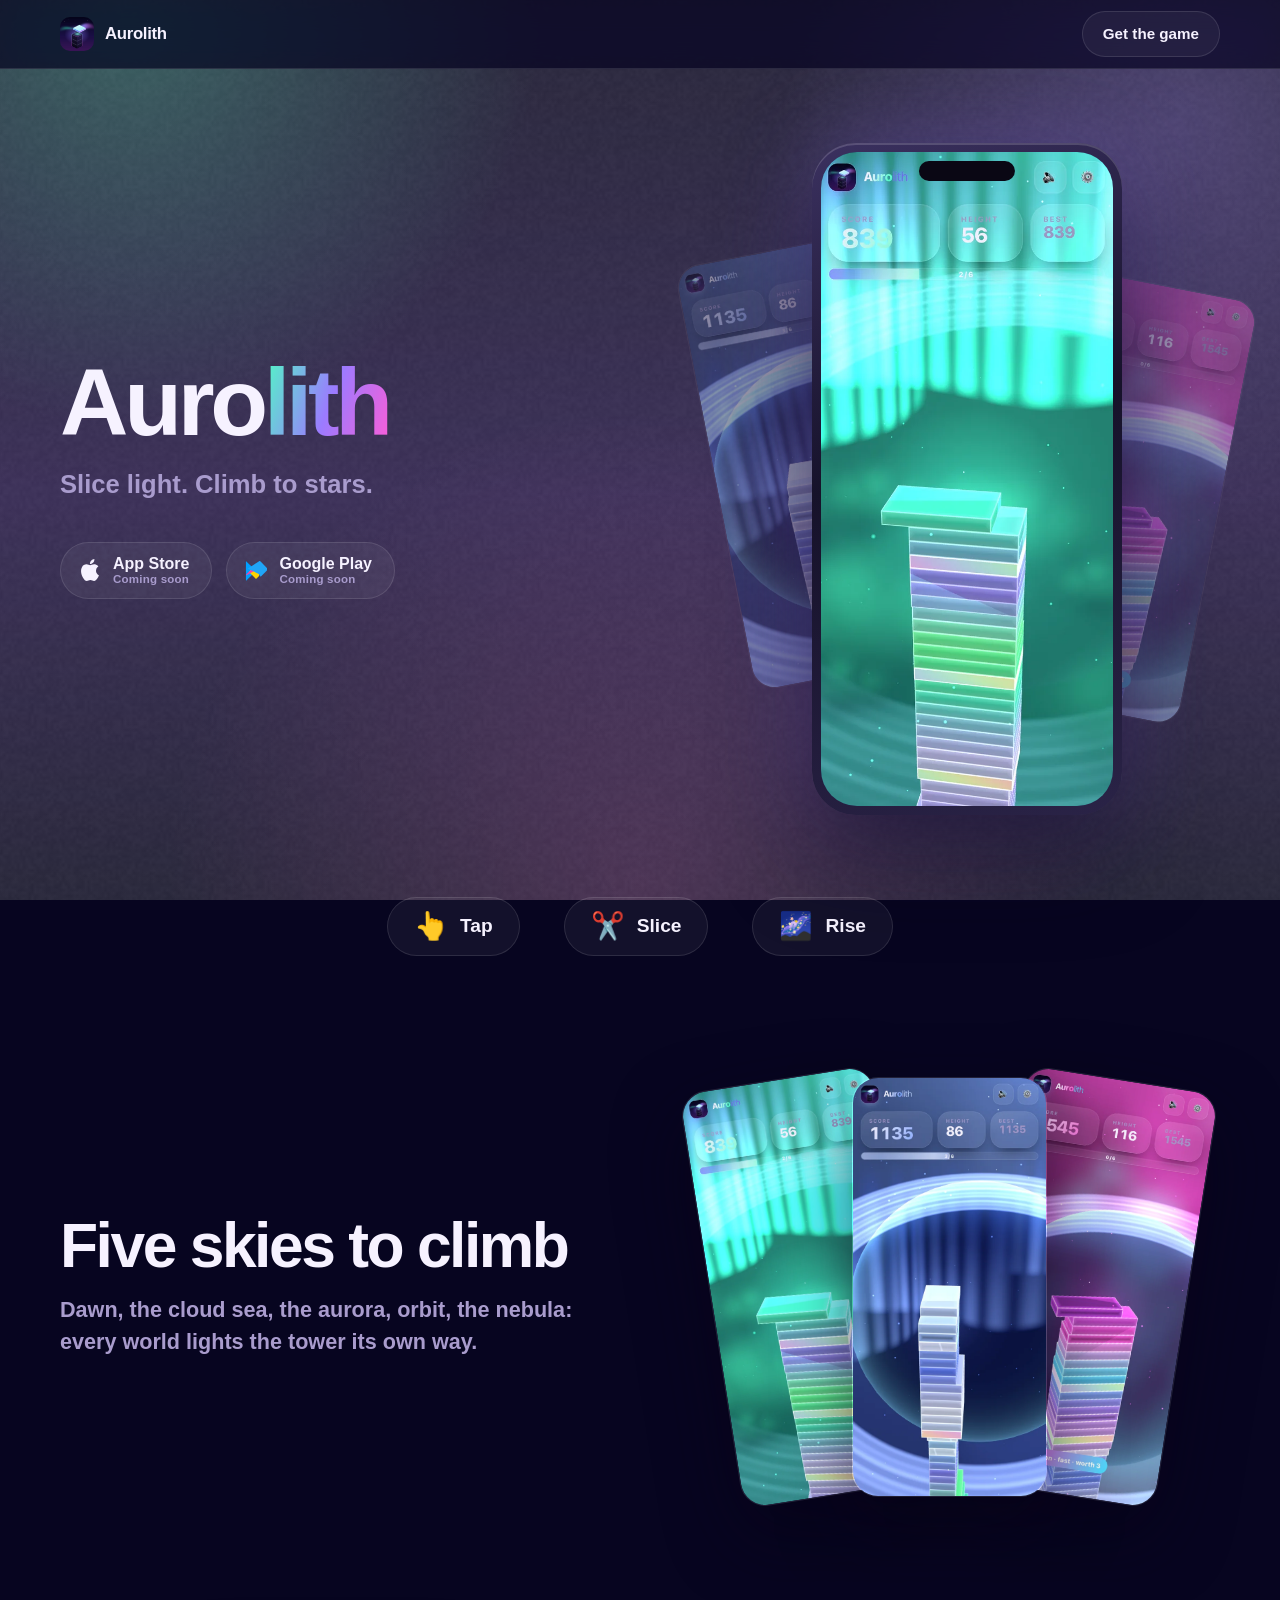
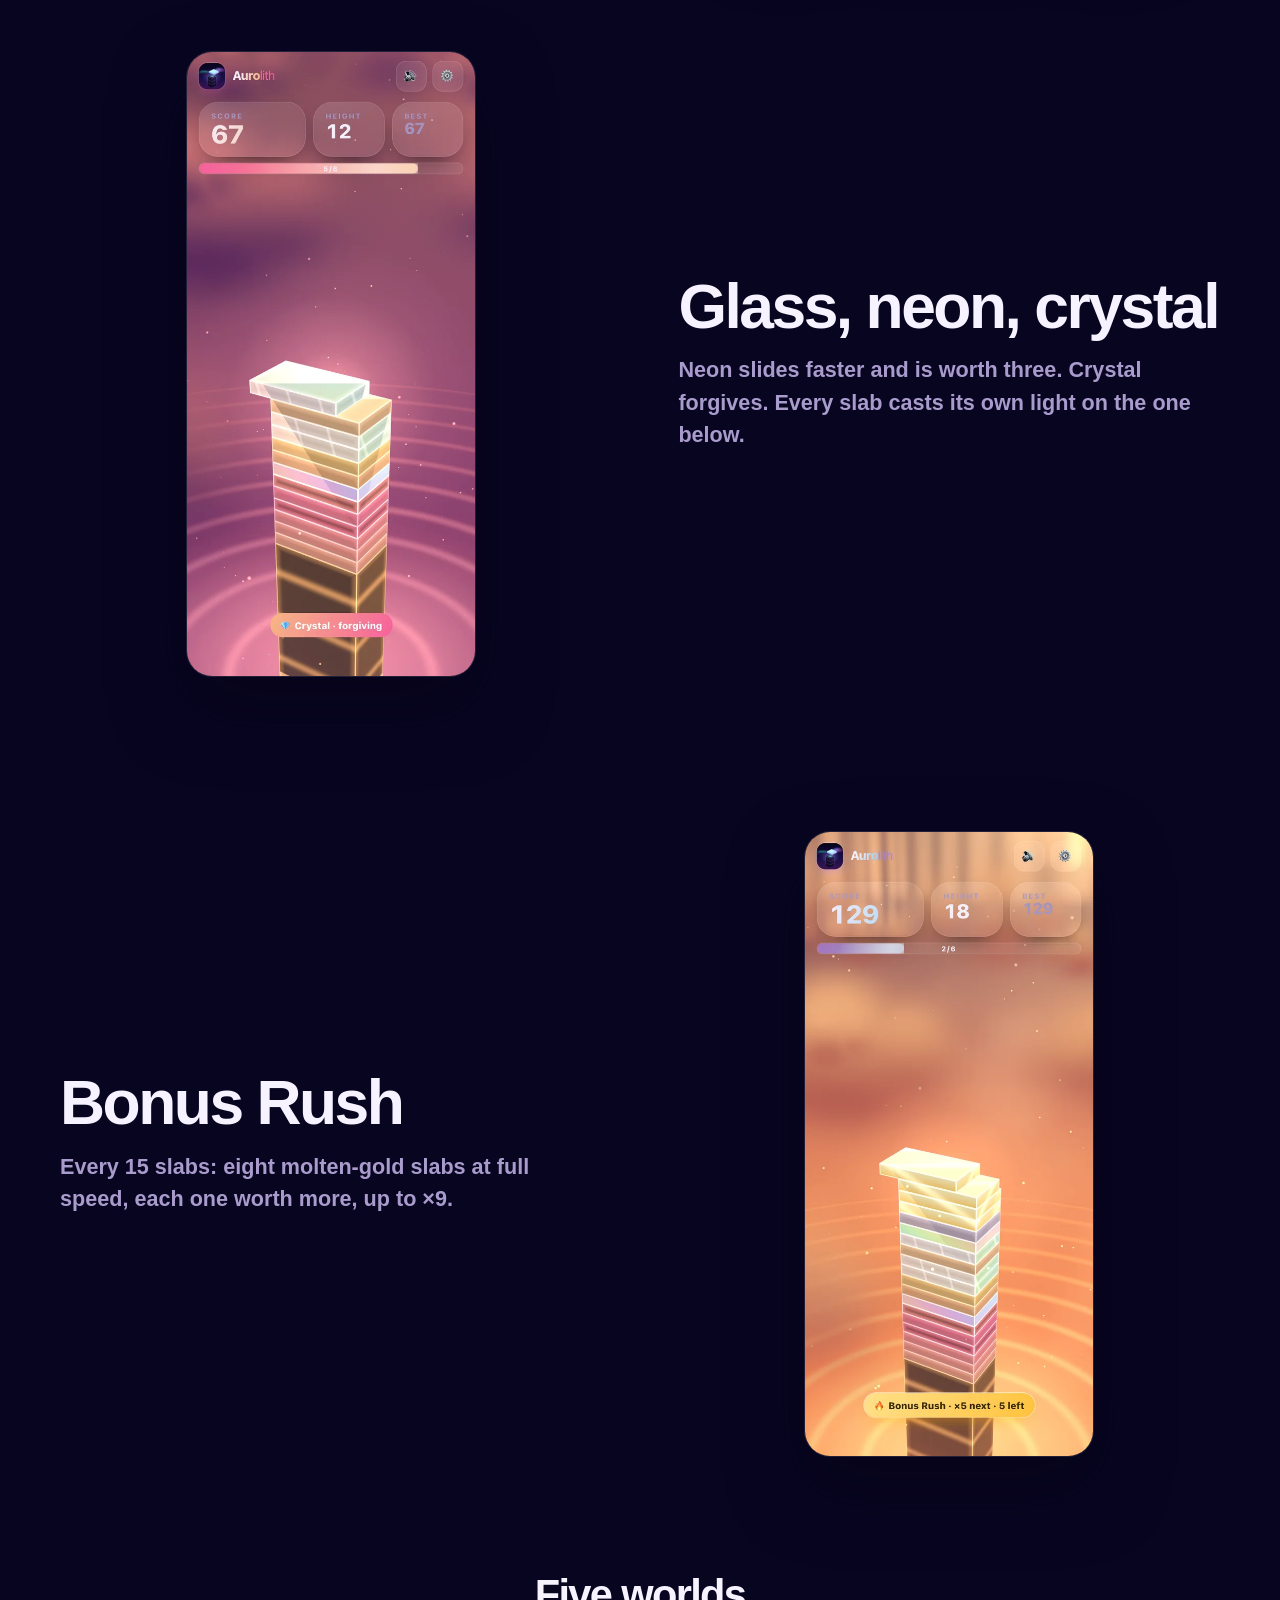
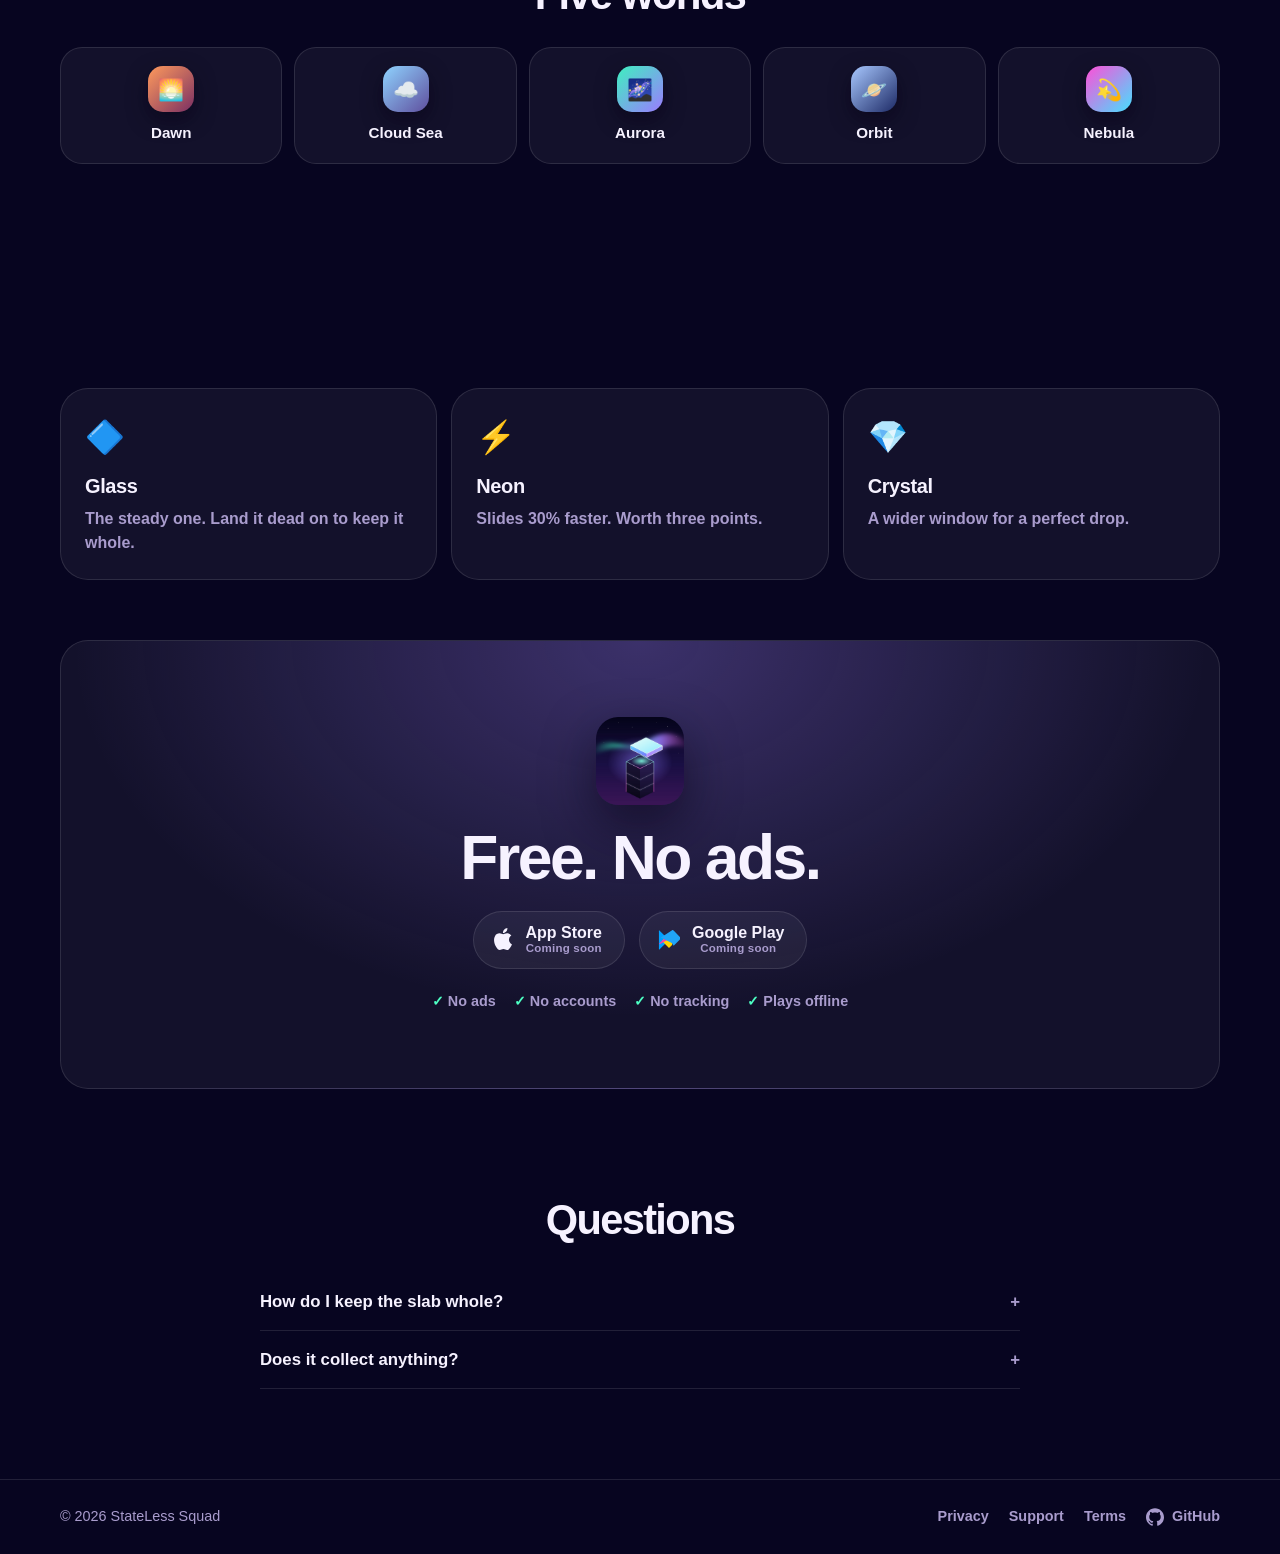
==== index.html @ 45994668 "site: publish Aurolith" ====
<!doctype html>
<html lang="en" data-theme="dark">
<head>
  <meta charset="utf-8">
  <meta name="viewport" content="width=device-width, initial-scale=1, viewport-fit=cover">
  <meta name="color-scheme" content="dark">
  <title>Aurolith — Slice light. Climb to stars.</title>
  <meta name="description" content="Drop glowing slabs onto a turning tower of light. Land one dead on and it stays whole; miss by a little and the overhang shears away. The higher you climb, the faster it turns. Climb from dawn through the cloud sea, the aurora and orbit to the nebula. No ads, no accounts, plays offline.">
  <meta name="keywords" content="one tap game, tower, arcade, endless, timing, relaxing, offline game">
  <link rel="canonical" href="https://statelesssquad.github.io/aurolith-public/">
  <meta property="og:type" content="website">
  <meta property="og:title" content="Aurolith — Slice light. Climb to stars.">
  <meta property="og:description" content="Drop glowing slabs onto a turning tower of light. Land one dead on and it stays whole; miss by a little and the overhang shears away. The higher you climb, the faster it turns. Climb from dawn through the cloud sea, the aurora and orbit to the nebula. No ads, no accounts, plays offline.">
  <meta property="og:image" content="https://statelesssquad.github.io/aurolith-public/assets/og.png">
  <meta property="og:url" content="https://statelesssquad.github.io/aurolith-public/">
  <meta name="twitter:card" content="summary_large_image">
  <meta name="theme-color" content="#070520">
  <meta name="apple-mobile-web-app-title" content="Aurolith">
  <link rel="manifest" href="manifest.webmanifest">
  <link rel="icon" href="assets/favicon.png">
  <link rel="apple-touch-icon" href="assets/icon.png">
  <link rel="preload" as="image" href="assets/shots/hero.webp">
  <link rel="stylesheet" href="assets/style.css">
  <script type="application/ld+json">{"@context":"https://schema.org","@type":"VideoGame","name":"Aurolith","description":"Drop glowing slabs onto a turning tower of light. Land one dead on and it stays whole; miss by a little and the overhang shears away. The higher you climb, the faster it turns. Climb from dawn through the cloud sea, the aurora and orbit to the nebula. No ads, no accounts, plays offline.","genre":"Arcade","url":"https://statelesssquad.github.io/aurolith-public/","image":"https://statelesssquad.github.io/aurolith-public/assets/og.png","author":{"@type":"Organization","name":"StateLess Squad","url":"https://github.com/StatelessSquad"},"gamePlatform":["iOS","Android","Web browser"],"applicationCategory":"Game","offers":{"@type":"Offer","price":"0","priceCurrency":"USD"}}</script>
</head>
<body>
  <svg width="0" height="0" style="position:absolute" aria-hidden="true" focusable="false">
<symbol id="mark-apple" viewBox="0 0 24 24"><path fill="currentColor" d="M12.152 6.896c-.948 0-2.415-1.078-3.96-1.04-2.04.027-3.91 1.183-4.961 3.014-2.117 3.675-.546 9.103 1.519 12.09 1.013 1.454 2.208 3.09 3.792 3.039 1.52-.065 2.09-.987 3.935-.987 1.831 0 2.35.987 3.96.948 1.637-.026 2.676-1.48 3.676-2.948 1.156-1.688 1.636-3.325 1.662-3.415-.039-.013-3.182-1.221-3.22-4.857-.026-3.04 2.48-4.494 2.597-4.559-1.429-2.09-3.623-2.324-4.39-2.376-2-.156-3.675 1.09-4.61 1.09zM15.53 3.83c.843-1.012 1.4-2.427 1.245-3.83-1.207.052-2.662.805-3.532 1.818-.78.896-1.454 2.338-1.273 3.714 1.338.104 2.715-.688 3.559-1.701"/></symbol>
<symbol id="mark-play" viewBox="0 0 24 24"><path fill="#00A0FF" d="M1.1 1.4C1 1.7 1 2.1 1 2.6v18.8c0 .5 0 .9.1 1.2l.1.1L12 12l.1-.1L1.2 1.3l-.1.1z"/><path fill="#FFD400" d="M15.1 8.4l-3.1-3.1-.1.1L4.3 13l.1.1 7.6 7.6 3.1-3.1c.8-.8.8-2 0-2.8l-3-2.7z"/><path fill="#F342A9" d="M15.1 8.4L12 5.3 1.1 16.2c.2.2.4.3.7.5l11.2-6.3 2.1-2z"/><path fill="#20A5F7" d="M15.1 15.2L3.9 9.9c-.3-.2-.5-.3-.7-.5L15 1.6c.9-.8 1.6-.5 2 .1l6.9 6.9c.8.8.8 2 0 2.8l-6.8 6.8z"/></symbol>
<symbol id="mark-web" viewBox="0 0 24 24"><path fill="currentColor" d="M12 2a10 10 0 1 0 0 20 10 10 0 0 0 0-20Zm6.9 6h-3a15.7 15.7 0 0 0-1.4-3.6A8 8 0 0 1 18.9 8ZM12 4.1c.8 1.1 1.5 2.4 1.9 3.9h-3.8c.4-1.5 1.1-2.8 1.9-3.9ZM4.3 14a8.2 8.2 0 0 1 0-4h3.4a16.5 16.5 0 0 0 0 4H4.3Zm.8 2h3a15.7 15.7 0 0 0 1.4 3.6A8 8 0 0 1 5.1 16Zm3-8h-3a8 8 0 0 1 4.4-3.6A15.7 15.7 0 0 0 8.1 8ZM12 19.9c-.8-1.1-1.5-2.4-1.9-3.9h3.8c-.4 1.5-1.1 2.8-1.9 3.9Zm2.3-5.9H9.7a14.7 14.7 0 0 1 0-4h4.6a14.7 14.7 0 0 1 0 4Zm.3 5.6a15.7 15.7 0 0 0 1.4-3.6h3a8 8 0 0 1-4.4 3.6Zm1.7-5.6a16.5 16.5 0 0 0 0-4h3.4a8.2 8.2 0 0 1 0 4h-3.4Z"/></symbol>
<symbol id="mark-github" viewBox="0 0 24 24"><path fill="currentColor" d="M12 .297c-6.63 0-12 5.373-12 12 0 5.303 3.438 9.8 8.205 11.385.6.113.82-.258.82-.577 0-.285-.01-1.04-.015-2.04-3.338.724-4.042-1.61-4.042-1.61C4.422 18.07 3.633 17.7 3.633 17.7c-1.087-.744.084-.729.084-.729 1.205.084 1.838 1.236 1.838 1.236 1.07 1.835 2.809 1.305 3.495.998.108-.776.417-1.305.76-1.605-2.665-.3-5.466-1.332-5.466-5.93 0-1.31.465-2.38 1.235-3.22-.135-.303-.54-1.523.105-3.176 0 0 1.005-.322 3.3 1.23.96-.267 1.98-.399 3-.405 1.02.006 2.04.138 3 .405 2.28-1.552 3.285-1.23 3.285-1.23.645 1.653.24 2.873.12 3.176.765.84 1.23 1.91 1.23 3.22 0 4.61-2.805 5.625-5.475 5.92.42.36.81 1.096.81 2.22 0 1.606-.015 2.896-.015 3.286 0 .315.21.69.825.57C20.565 22.092 24 17.592 24 12.297c0-6.627-5.373-12-12-12"/></symbol>
</svg>
  <div class="aurora" aria-hidden="true"></div>
  <div class="grain" aria-hidden="true"></div>
  <header class="nav">
    <div class="wrap">
      <a class="logo" href="./">
        <img src="assets/icon.png" alt="" width="34" height="34">
        Aurolith
      </a>
      <a class="btn btn-ghost" href="#get">Get the game</a>
    </div>
  </header>
  <main id="top"><section class="hero">
    <div class="wrap">
      <div class="hero-copy">
        <h1 style="--chars:8">Auro<span class="grad">lith</span></h1>
        <p class="lede">Slice light. Climb to stars.</p>
        <div class="stores">
    <span class="store"><svg class="mark mark-apple" aria-hidden="true"><use href="#mark-apple"/></svg><span>App Store<small>Coming soon</small></span></span>
    <span class="store"><svg class="mark" aria-hidden="true"><use href="#mark-play"/></svg><span>Google Play<small>Coming soon</small></span></span>
    
  </div>
      </div>
      <div class="hero-media">
        <img class="peek peek-l" src="assets/shots/peek-l.webp" alt="" width="560" height="1214" loading="lazy" decoding="async">
        <img class="peek peek-r" src="assets/shots/peek-r.webp" alt="" width="560" height="1214" loading="lazy" decoding="async">
        <div class="phone">
          <span class="notch" aria-hidden="true"></span>
          <video poster="assets/shots/hero.webp" autoplay muted loop playsinline preload="none" aria-label="Aurolith gameplay">
              <source src="assets/demo-mobile.mp4" media="(max-width: 640px)" type="video/mp4">
              <source src="assets/demo.mp4" type="video/mp4">
            </video>
            <button type="button" class="video-play" id="video-play" hidden aria-label="Play the demo"><span aria-hidden="true">&#9654;</span> Play</button>
        </div>
      </div>
    </div>
  </section><section class="rules" aria-label="How to play">
    <div class="wrap">
      <div class="rule reveal"><span aria-hidden="true">👆</span> Tap</div><div class="rule reveal"><span aria-hidden="true">✂️</span> Slice</div><div class="rule reveal"><span aria-hidden="true">🌌</span> Rise</div>
    </div>
  </section><section class="feature">
      <div class="wrap">
        <div class="feature-copy reveal">
          <h2>Five skies to climb</h2>
          <p>Dawn, the cloud sea, the aurora, orbit, the nebula: every world lights the tower its own way.</p>
        </div>
        <div class="feature-art reveal">
          <div class="fan"><img src="assets/shots/aurora.webp" alt="Five skies to climb: aurora" width="560" height="1214" loading="lazy" decoding="async"><img src="assets/shots/orbit.webp" alt="Five skies to climb: orbit" width="560" height="1214" loading="lazy" decoding="async"><img src="assets/shots/nebula.webp" alt="Five skies to climb: nebula" width="560" height="1214" loading="lazy" decoding="async"></div>
        </div>
      </div>
    </section><section class="feature feature-flip">
      <div class="wrap">
        <div class="feature-copy reveal">
          <h2>Glass, neon, crystal</h2>
          <p>Neon slides faster and is worth three. Crystal forgives. Every slab casts its own light on the one below.</p>
        </div>
        <div class="feature-art reveal">
          <div class="single"><img src="assets/shots/play.webp" alt="Glass, neon, crystal" width="560" height="1214" loading="lazy" decoding="async"></div>
        </div>
      </div>
    </section><section class="feature">
      <div class="wrap">
        <div class="feature-copy reveal">
          <h2>Bonus Rush</h2>
          <p>Every 15 slabs: eight molten-gold slabs at full speed, each one worth more, up to ×9.</p>
        </div>
        <div class="feature-art reveal">
          <div class="single"><img src="assets/shots/rush.webp" alt="Bonus Rush" width="560" height="1214" loading="lazy" decoding="async"></div>
        </div>
      </div>
    </section><section class="worlds" aria-label="Five worlds">
    <div class="wrap">
      <h2 class="section-title reveal">Five worlds</h2>
      <div class="shelf" style="--wide:5;--narrow:5">
        <div class="world reveal"><span class="dot" style="background:linear-gradient(135deg,#ff9a5c,#7a2f63)">🌅</span>Dawn</div><div class="world reveal"><span class="dot" style="background:linear-gradient(135deg,#8fd3ff,#5f4f9e)">☁️</span>Cloud Sea</div><div class="world reveal"><span class="dot" style="background:linear-gradient(135deg,#3ef0c0,#9b7bff)">🌌</span>Aurora</div><div class="world reveal"><span class="dot" style="background:linear-gradient(135deg,#a8c8ff,#1d2a66)">🪐</span>Orbit</div><div class="world reveal"><span class="dot" style="background:linear-gradient(135deg,#ff4fd8,#45e0ff)">💫</span>Nebula</div>
      </div>
    </div>
  </section><section class="modes">
    <div class="wrap">
      <h2 class="section-title reveal">Three kinds of slab</h2>
      <div class="mode-grid">
        <div class="mode reveal"><span class="mode-icon" aria-hidden="true">🔷</span><h3>Glass</h3><p>The steady one. Land it dead on to keep it whole.</p></div><div class="mode reveal"><span class="mode-icon" aria-hidden="true">⚡</span><h3>Neon</h3><p>Slides 30% faster. Worth three points.</p></div><div class="mode reveal"><span class="mode-icon" aria-hidden="true">💎</span><h3>Crystal</h3><p>A wider window for a perfect drop.</p></div>
      </div>
    </div>
  </section><section id="get" class="get">
    <div class="wrap reveal">
      <img src="assets/icon.png" alt="" width="88" height="88">
      <h2>Free. No ads.</h2>
      
      <div class="stores">
    <span class="store"><svg class="mark mark-apple" aria-hidden="true"><use href="#mark-apple"/></svg><span>App Store<small>Coming soon</small></span></span>
    <span class="store"><svg class="mark" aria-hidden="true"><use href="#mark-play"/></svg><span>Google Play<small>Coming soon</small></span></span>
    
  </div>
      <ul class="promises"><li>No ads</li><li>No accounts</li><li>No tracking</li><li>Plays offline</li></ul>
    </div>
  </section><section class="faq">
    <div class="wrap">
      <h2 class="section-title reveal">Questions</h2>
      <details class="reveal"><summary>How do I keep the slab whole?</summary><p>Drop it dead on the slab below. Three perfect drops in a row start to grow it back; six charge a Prism that comes back at full size.</p></details><details class="reveal"><summary>Does it collect anything?</summary><p>No. Your best score stays on your device, and nothing is sent anywhere. It plays offline.</p></details>
    </div>
  </section></main>
  <footer>
    <div class="wrap">
      <span>&copy; 2026 StateLess Squad</span>
      <nav aria-label="Legal">
        <a href="privacy/">Privacy</a>
        <a href="support/">Support</a>
        <a href="terms/">Terms</a>
        <a href="https://github.com/StatelessSquad/aurolith-public"><svg class="mark" aria-hidden="true"><use href="#mark-github"/></svg>GitHub</a>
      </nav>
    </div>
  </footer>
  <script src="assets/app.js" defer></script>
</body>
</html>
---- assets/style.css ----
/* The product page — StateLess-Cube's public page, as a template.
 *
 * The same lessons as the games apply: no blur filters on big surfaces, no
 * animated shadows, motion on the compositor only (transform / opacity).
 * The generator writes the game's colours into the tokens at the top.
 */

:root {
  --accent: #4dffc3;
  --accent2: #9b7bff;
  --accent3: #ff5cd6;
  --grad: linear-gradient(110deg, var(--accent), var(--accent2) 52%, var(--accent3));
  --radius: 28px;
  --ease: cubic-bezier(0.2, 0.8, 0.2, 1);
  --max: 1160px;
  --pad: clamp(20px, 5vw, 40px);
  --bg: #070520;
  --bg2: #22124a;
  --surface: rgba(255, 255, 255, 0.05);
  --surface-2: rgba(255, 255, 255, 0.1);
  --border: rgba(255, 255, 255, 0.11);
  --text: #f6f2ff;
  --text-2: #ddd6f3;
  --muted: #a99ccd;
  --shadow: rgba(8, 4, 24, 0.6);
  --phone: linear-gradient(160deg, #3b3160, #16122a 45%, #2a2347);
  --glow: 32%;
  --grain: 0.3;
  color-scheme: dark;
}

* {
  box-sizing: border-box;
  margin: 0;
  padding: 0;
}

html {
  scroll-behavior: smooth;
  overflow-x: clip;
}

body {
  font-family:
    ui-rounded, "SF Pro Rounded", -apple-system, BlinkMacSystemFont, "Segoe UI", Inter, Roboto, Arial,
    sans-serif;
  background: var(--bg);
  color: var(--text);
  line-height: 1.5;
  -webkit-font-smoothing: antialiased;
  overflow-x: hidden;
}

img,
video,
svg {
  display: block;
  max-width: 100%;
}

img {
  height: auto;
}

a {
  color: inherit;
  text-decoration: none;
}

/* -- ambient backdrop (gradients only, no blur filters) ------------------ */

.aurora {
  position: fixed;
  inset: 0;
  z-index: -2;
  pointer-events: none;
  background:
    radial-gradient(
      52vw 52vw at 10% 2%,
      color-mix(in srgb, var(--accent) var(--glow), transparent),
      transparent 62%
    ),
    radial-gradient(
      48vw 48vw at 92% 14%,
      color-mix(in srgb, var(--accent2) var(--glow), transparent),
      transparent 64%
    ),
    radial-gradient(
      56vw 56vw at 50% 98%,
      color-mix(in srgb, var(--accent3) calc(var(--glow) * 0.6), transparent),
      transparent 66%
    ),
    linear-gradient(180deg, var(--bg), var(--bg2) 55%, var(--bg));
}

.grain {
  position: fixed;
  inset: 0;
  z-index: -1;
  pointer-events: none;
  opacity: var(--grain);
  background-image: url("grain.png");
  background-size: 180px;
}

.wrap {
  width: min(100% - (var(--pad) * 2), var(--max));
  margin-inline: auto;
}

.narrow {
  --max: 760px;
}

/* -- nav ----------------------------------------------------------------- */

.nav {
  position: sticky;
  top: 0;
  z-index: 20;
  background: color-mix(in srgb, var(--bg) 72%, transparent);
  backdrop-filter: saturate(150%) blur(14px);
  -webkit-backdrop-filter: saturate(150%) blur(14px);
  border-bottom: 1px solid var(--border);
}

.nav .wrap {
  display: flex;
  align-items: center;
  justify-content: space-between;
  gap: 16px;
  height: 68px;
}

.logo {
  display: inline-flex;
  align-items: center;
  gap: 11px;
  font-weight: 800;
  font-size: 1.05rem;
  letter-spacing: -0.02em;
}

.logo img {
  border-radius: 10px;
}

.btn {
  display: inline-flex;
  align-items: center;
  gap: 9px;
  padding: 11px 20px;
  border-radius: 999px;
  font-weight: 700;
  font-size: 0.95rem;
  border: 1px solid var(--border);
  background: var(--surface);
  color: var(--text);
  transition:
    transform 0.2s var(--ease),
    background 0.2s var(--ease);
}

.btn:hover {
  transform: translateY(-2px);
  background: var(--surface-2);
}

/* -- store buttons ------------------------------------------------------- */

.stores {
  display: flex;
  flex-wrap: wrap;
  gap: 14px;
}

.store {
  display: inline-flex;
  align-items: center;
  gap: 12px;
  padding: 12px 22px 12px 18px;
  border-radius: 999px;
  border: 1px solid var(--border);
  background: var(--surface);
  font-weight: 700;
  line-height: 1.15;
  transition:
    transform 0.2s var(--ease),
    background 0.2s var(--ease);
}

a.store:hover {
  transform: translateY(-2px);
  background: var(--surface-2);
}

.store small {
  display: block;
  font-weight: 600;
  font-size: 0.72rem;
  letter-spacing: 0.02em;
  color: var(--muted);
}

.mark {
  width: 22px;
  height: 22px;
  flex: none;
}

.mark-apple {
  margin-top: -2px;
}

/* -- hero ---------------------------------------------------------------- */

.hero {
  padding: clamp(36px, 6vw, 74px) 0 clamp(20px, 3vw, 40px);
  overflow-x: clip;
}

.hero .wrap {
  display: grid;
  grid-template-columns: 1fr minmax(280px, 0.86fr);
  align-items: center;
  gap: clamp(28px, 5vw, 70px);
}

.hero-copy {
  min-width: 0;
}

h1 {
  font-size: clamp(2.6rem, 7.4vw, 6rem);
}

/* The wordmark fits its column whatever the name's length: ~0.56em a letter. */
.hero h1 {
  font-size: clamp(2.2rem, min(7.4vw, calc(min(46vw, 560px) / (var(--chars, 8) * 0.56))), 6rem);
  font-weight: 800;
  line-height: 0.94;
  letter-spacing: -0.045em;
  text-wrap: balance;
}

.grad {
  background: var(--grad);
  -webkit-background-clip: text;
  background-clip: text;
  color: transparent;
}

.lede {
  margin-top: 18px;
  font-size: clamp(1.15rem, 2.2vw, 1.6rem);
  font-weight: 600;
  color: var(--muted);
  text-wrap: pretty;
}

.hero .stores {
  margin-top: clamp(26px, 4vw, 38px);
}

.hero-media {
  position: relative;
  display: flex;
  justify-content: center;
}

.phone {
  position: relative;
  width: clamp(230px, 27vw, 310px);
  aspect-ratio: 9 / 19.5;
  border-radius: 44px;
  padding: 9px;
  background: var(--phone);
  box-shadow:
    0 2px 0 rgba(255, 255, 255, 0.16) inset,
    0 40px 90px var(--shadow),
    0 0 90px color-mix(in srgb, var(--accent2) 35%, transparent);
  animation: float 7s ease-in-out infinite;
}

.phone video,
.phone .screen {
  width: 100%;
  height: 100%;
  object-fit: cover;
  object-position: top;
  border-radius: 36px;
  background: var(--bg2);
}

.notch {
  position: absolute;
  top: 18px;
  left: 50%;
  transform: translateX(-50%);
  width: 31%;
  height: 20px;
  border-radius: 999px;
  background: #0a0714;
  z-index: 2;
}

.video-play {
  position: absolute;
  left: 50%;
  bottom: 22px;
  transform: translateX(-50%);
  display: inline-flex;
  align-items: center;
  gap: 8px;
  padding: 10px 18px;
  border: 0;
  border-radius: 999px;
  background: var(--grad);
  color: #fff;
  font: inherit;
  font-weight: 700;
  cursor: pointer;
}

.video-play[hidden] {
  display: none;
}

.peek {
  position: absolute;
  top: 50%;
  width: clamp(130px, 17vw, 200px);
  border-radius: 24px;
  border: 1px solid var(--border);
  opacity: 0.5;
  pointer-events: none;
}

.peek-l {
  left: 0;
  transform: translateY(-54%) rotate(-11deg);
}

.peek-r {
  right: 0;
  transform: translateY(-46%) rotate(11deg);
}

@keyframes float {
  50% {
    transform: translateY(-14px);
  }
}

/* -- the rules, in three words ------------------------------------------- */

.rules {
  padding: clamp(24px, 4vw, 44px) 0;
}

.rules .wrap {
  display: flex;
  flex-wrap: wrap;
  justify-content: center;
  gap: clamp(14px, 4vw, 44px);
}

.rule {
  display: inline-flex;
  align-items: center;
  gap: 12px;
  padding: 14px 26px;
  border-radius: 999px;
  border: 1px solid var(--border);
  background: var(--surface);
  font-size: clamp(1rem, 2vw, 1.2rem);
  font-weight: 700;
}

.rule span {
  font-size: 1.4em;
  line-height: 1;
}

/* -- feature blocks ------------------------------------------------------ */

.feature {
  padding: clamp(44px, 6vw, 84px) 0;
}

.feature .wrap {
  display: grid;
  grid-template-columns: 1fr 1fr;
  align-items: center;
  gap: clamp(30px, 6vw, 80px);
}

.feature-flip .feature-copy {
  order: 2;
}

h2 {
  font-size: clamp(2rem, 5.4vw, 3.9rem);
  font-weight: 800;
  line-height: 1;
  letter-spacing: -0.04em;
  text-wrap: balance;
}

.feature-copy p {
  margin-top: 16px;
  font-size: clamp(1.05rem, 2vw, 1.35rem);
  font-weight: 600;
  color: var(--muted);
}

.feature-art {
  display: flex;
  justify-content: center;
  min-width: 0;
}

.single img,
.fan img {
  border-radius: 26px;
  border: 1px solid var(--border);
  box-shadow: 0 30px 70px var(--shadow);
}

.single img {
  width: clamp(210px, 25vw, 290px);
}

.fan {
  position: relative;
  display: flex;
  justify-content: center;
  align-items: center;
  max-width: 100%;
}

/* The overlap is margin, not transform, so the row really is this narrow. */
.fan img {
  width: clamp(132px, 15.5vw, 195px);
}

.fan img:first-child {
  transform: rotate(-9deg);
  margin-right: clamp(-54px, -4.2vw, -30px);
  z-index: 1;
}

.fan img:nth-child(2) {
  position: relative;
  z-index: 3;
}

.fan img:last-child {
  transform: rotate(9deg);
  margin-left: clamp(-54px, -4.2vw, -30px);
  z-index: 2;
}

.section-title {
  font-size: clamp(1.6rem, 3.6vw, 2.6rem);
  text-align: center;
  margin-bottom: clamp(20px, 3vw, 32px);
}

/* -- the worlds shelf ---------------------------------------------------- */

.worlds {
  padding: clamp(20px, 4vw, 40px) 0 clamp(50px, 8vw, 90px);
}

.shelf {
  display: grid;
  grid-template-columns: repeat(var(--narrow, 3), 1fr);
  gap: 12px;
}

@media (min-width: 1000px) {
  .shelf {
    grid-template-columns: repeat(var(--wide, 9), 1fr);
  }
}

.world {
  display: flex;
  flex-direction: column;
  align-items: center;
  gap: 10px;
  padding: 18px 10px;
  border-radius: 22px;
  border: 1px solid var(--border);
  background: var(--surface);
  font-weight: 700;
  font-size: 0.95rem;
  text-align: center;
  transition:
    transform 0.2s var(--ease),
    background 0.2s var(--ease);
}

.world:hover {
  transform: translateY(-4px);
  background: var(--surface-2);
}

.dot {
  display: grid;
  place-items: center;
  width: 46px;
  height: 46px;
  border-radius: 15px;
  font-size: 1.3rem;
  color: #130d24;
  box-shadow: 0 8px 20px var(--shadow);
}

/* -- modes ----------------------------------------------------------------- */

.modes {
  padding: clamp(30px, 5vw, 60px) 0;
}

.mode-grid {
  display: grid;
  grid-template-columns: repeat(auto-fit, minmax(220px, 1fr));
  gap: 14px;
}

.mode {
  padding: 24px;
  border-radius: var(--radius);
  border: 1px solid var(--border);
  background: var(--surface);
}

.mode-icon {
  font-size: 2rem;
}

.mode h3 {
  margin-top: 10px;
  font-size: 1.25rem;
  letter-spacing: -0.02em;
}

.mode p {
  margin-top: 6px;
  color: var(--muted);
  font-weight: 600;
}

/* -- get it -------------------------------------------------------------- */

.get {
  padding: 0 0 clamp(60px, 9vw, 110px);
}

.get .wrap {
  display: flex;
  flex-direction: column;
  align-items: center;
  gap: 22px;
  padding: clamp(42px, 7vw, 76px) var(--pad);
  border-radius: var(--radius);
  border: 1px solid var(--border);
  background:
    radial-gradient(70% 120% at 50% 0%, color-mix(in srgb, var(--accent2) 30%, transparent), transparent 70%),
    var(--surface);
  text-align: center;
}

.get img {
  border-radius: 22px;
  box-shadow: 0 20px 50px var(--shadow);
}

.get-line {
  margin-top: -8px;
  color: var(--muted);
  font-weight: 600;
  font-size: 1.1rem;
}

.get .stores {
  justify-content: center;
}

.promises {
  display: flex;
  flex-wrap: wrap;
  justify-content: center;
  gap: 8px 18px;
  list-style: none;
  color: var(--muted);
  font-weight: 700;
  font-size: 0.9rem;
}

.promises li::before {
  content: "✓ ";
  color: var(--accent);
}

/* -- questions and the legal pages ------------------------------------------ */

.faq {
  padding: 0 0 clamp(50px, 8vw, 90px);
}

.faq .wrap {
  max-width: 760px;
}

details {
  border-bottom: 1px solid var(--border);
  padding: 16px 0;
}

summary {
  cursor: pointer;
  font-weight: 750;
  font-size: 1.05rem;
  list-style: none;
}

summary::-webkit-details-marker {
  display: none;
}

summary::after {
  content: "+";
  float: right;
  color: var(--muted);
  font-weight: 600;
}

details[open] summary::after {
  content: "−";
}

details p {
  margin-top: 8px;
  color: var(--muted);
  font-weight: 550;
}

.legal {
  padding: clamp(40px, 7vw, 90px) 0 clamp(60px, 9vw, 110px);
}

.legal h1 {
  font-size: clamp(2.2rem, 6vw, 3.6rem);
}

.legal h2 {
  font-size: 1.35rem;
  letter-spacing: -0.02em;
  margin-top: 34px;
}

.legal p,
.legal li {
  margin-top: 10px;
  color: var(--text-2);
  font-size: 1.02rem;
  max-width: 66ch;
}

.legal ul {
  padding-left: 1.2em;
}

.legal a,
.legal summary + p a {
  color: var(--accent);
  font-weight: 700;
  text-decoration: underline;
  text-underline-offset: 3px;
}

.legal details {
  margin-top: 6px;
}

.eyebrow {
  font-size: 0.78rem;
  font-weight: 800;
  letter-spacing: 0.14em;
  text-transform: uppercase;
  color: var(--muted);
  margin-bottom: 12px;
}

/* -- footer -------------------------------------------------------------- */

footer {
  border-top: 1px solid var(--border);
  padding: 26px 0;
  color: var(--muted);
  font-size: 0.9rem;
}

footer .wrap {
  display: flex;
  align-items: center;
  justify-content: space-between;
  gap: 16px;
}

footer nav {
  display: flex;
  flex-wrap: wrap;
  gap: 8px 20px;
}

footer a {
  display: inline-flex;
  align-items: center;
  gap: 8px;
  font-weight: 700;
}

footer a:hover {
  color: var(--text);
}

footer .mark {
  width: 18px;
  height: 18px;
}

a:focus-visible,
button:focus-visible,
summary:focus-visible {
  outline: 2px solid var(--accent);
  outline-offset: 3px;
  border-radius: 8px;
}

/* -- reveal on scroll (only hidden when JS can bring it back) ------------ */

.js .reveal {
  opacity: 0;
  transform: translateY(20px);
}

.js .reveal.in {
  opacity: 1;
  transform: none;
  transition:
    opacity 0.7s var(--ease),
    transform 0.7s var(--ease);
}

/* -- narrow screens ------------------------------------------------------ */

@media (max-width: 900px) {
  .hero .wrap,
  .feature .wrap {
    grid-template-columns: 1fr;
    text-align: center;
  }

  .hero .stores,
  .rules .wrap {
    justify-content: center;
  }

  .hero-copy {
    display: flex;
    flex-direction: column;
    align-items: center;
  }

  .hero h1 {
    font-size: clamp(2rem, calc((100vw - 48px) / (var(--chars, 8) * 0.56)), 4.4rem);
  }

  .hero-media {
    margin-top: 10px;
  }

  .feature-flip .feature-copy {
    order: 0;
  }

  .phone {
    width: clamp(240px, 62vw, 300px);
  }

  .peek {
    width: clamp(120px, 30vw, 170px);
  }

  .single img {
    width: clamp(200px, 58vw, 280px);
  }

  .fan img {
    width: 30vw;
    max-width: 180px;
  }

  .fan img:first-child {
    margin-right: -6vw;
  }

  .fan img:last-child {
    margin-left: -6vw;
  }

  footer .wrap {
    flex-direction: column;
  }
}

@media (max-width: 420px) {
  .peek {
    display: none;
  }

  .rules .wrap {
    gap: 9px;
  }

  .rule {
    padding: 12px 15px;
    gap: 7px;
    font-size: 0.95rem;
  }

  .rule span {
    font-size: 1.2em;
  }

  .store {
    flex: 1 1 100%;
    justify-content: center;
  }
}

@media (prefers-reduced-motion: reduce) {
  html {
    scroll-behavior: auto;
  }

  .phone {
    animation: none;
  }

  * {
    transition-duration: 0.01ms !important;
  }
}
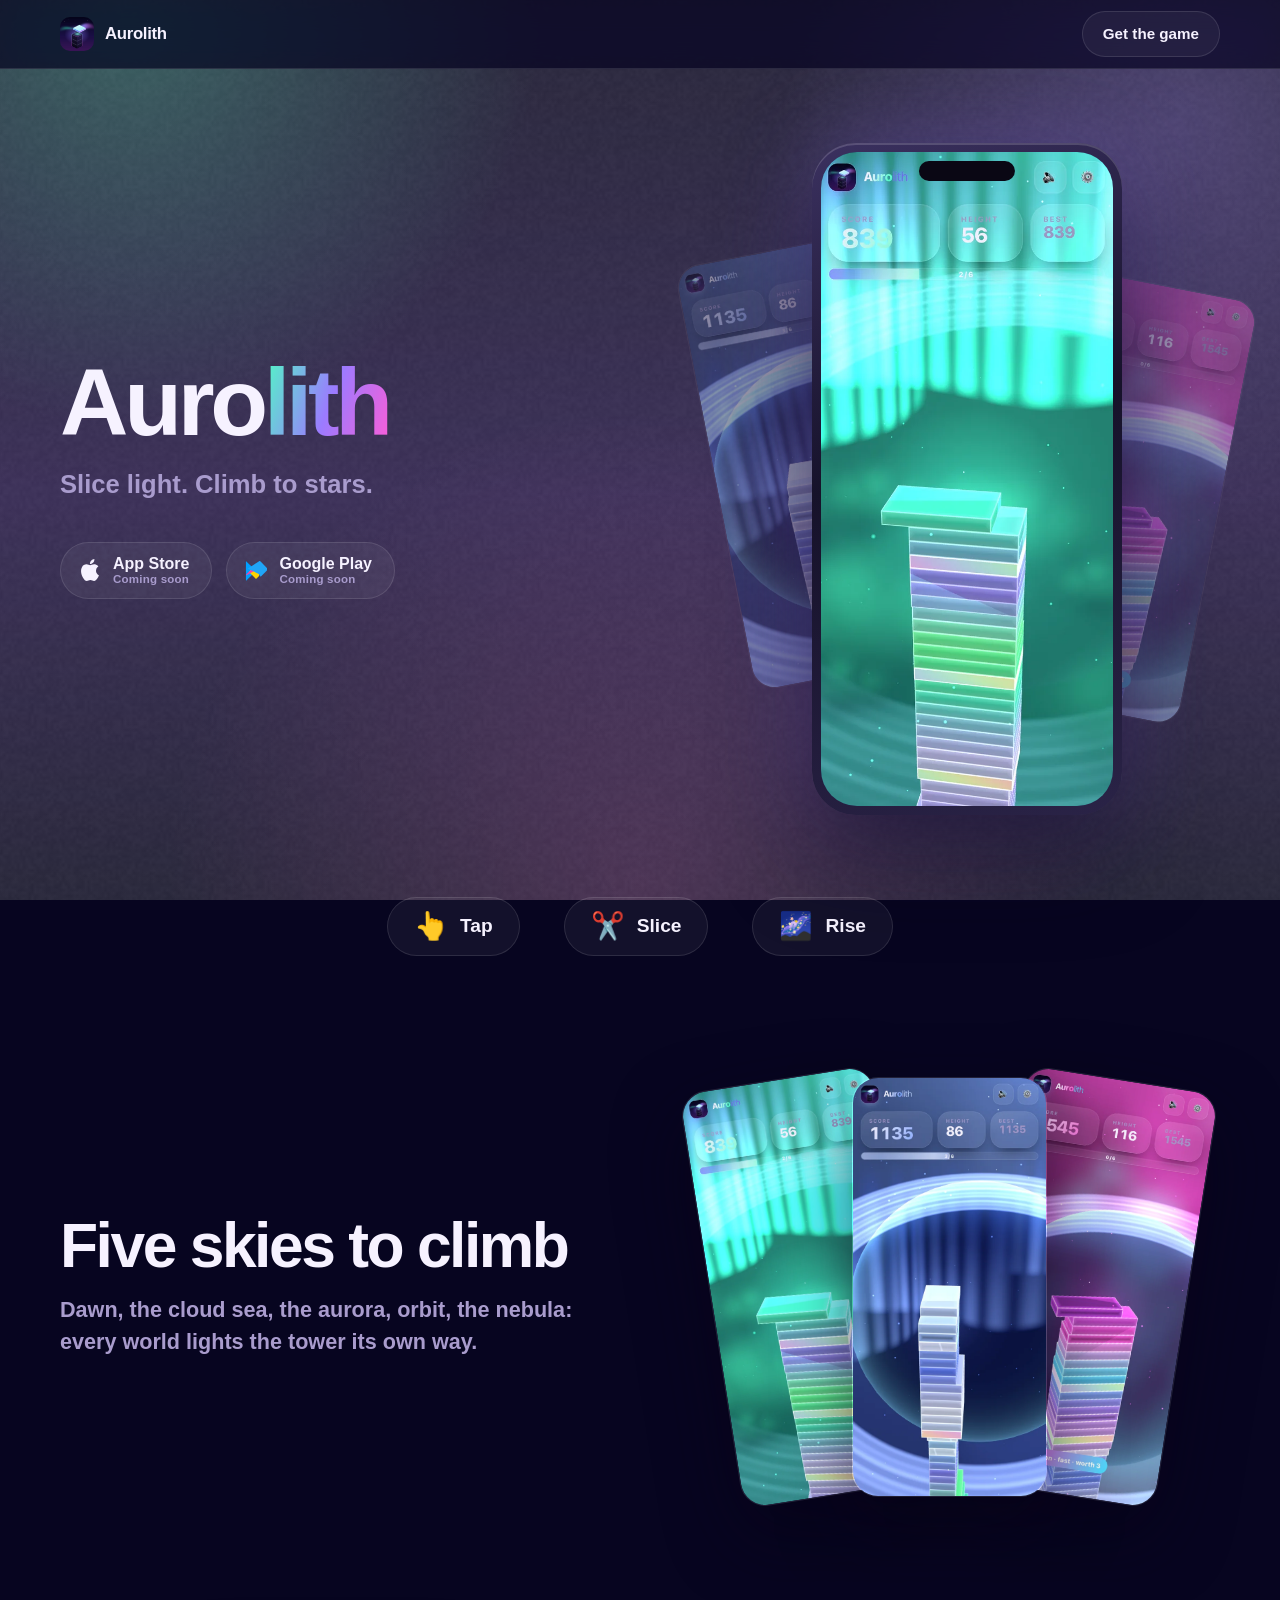
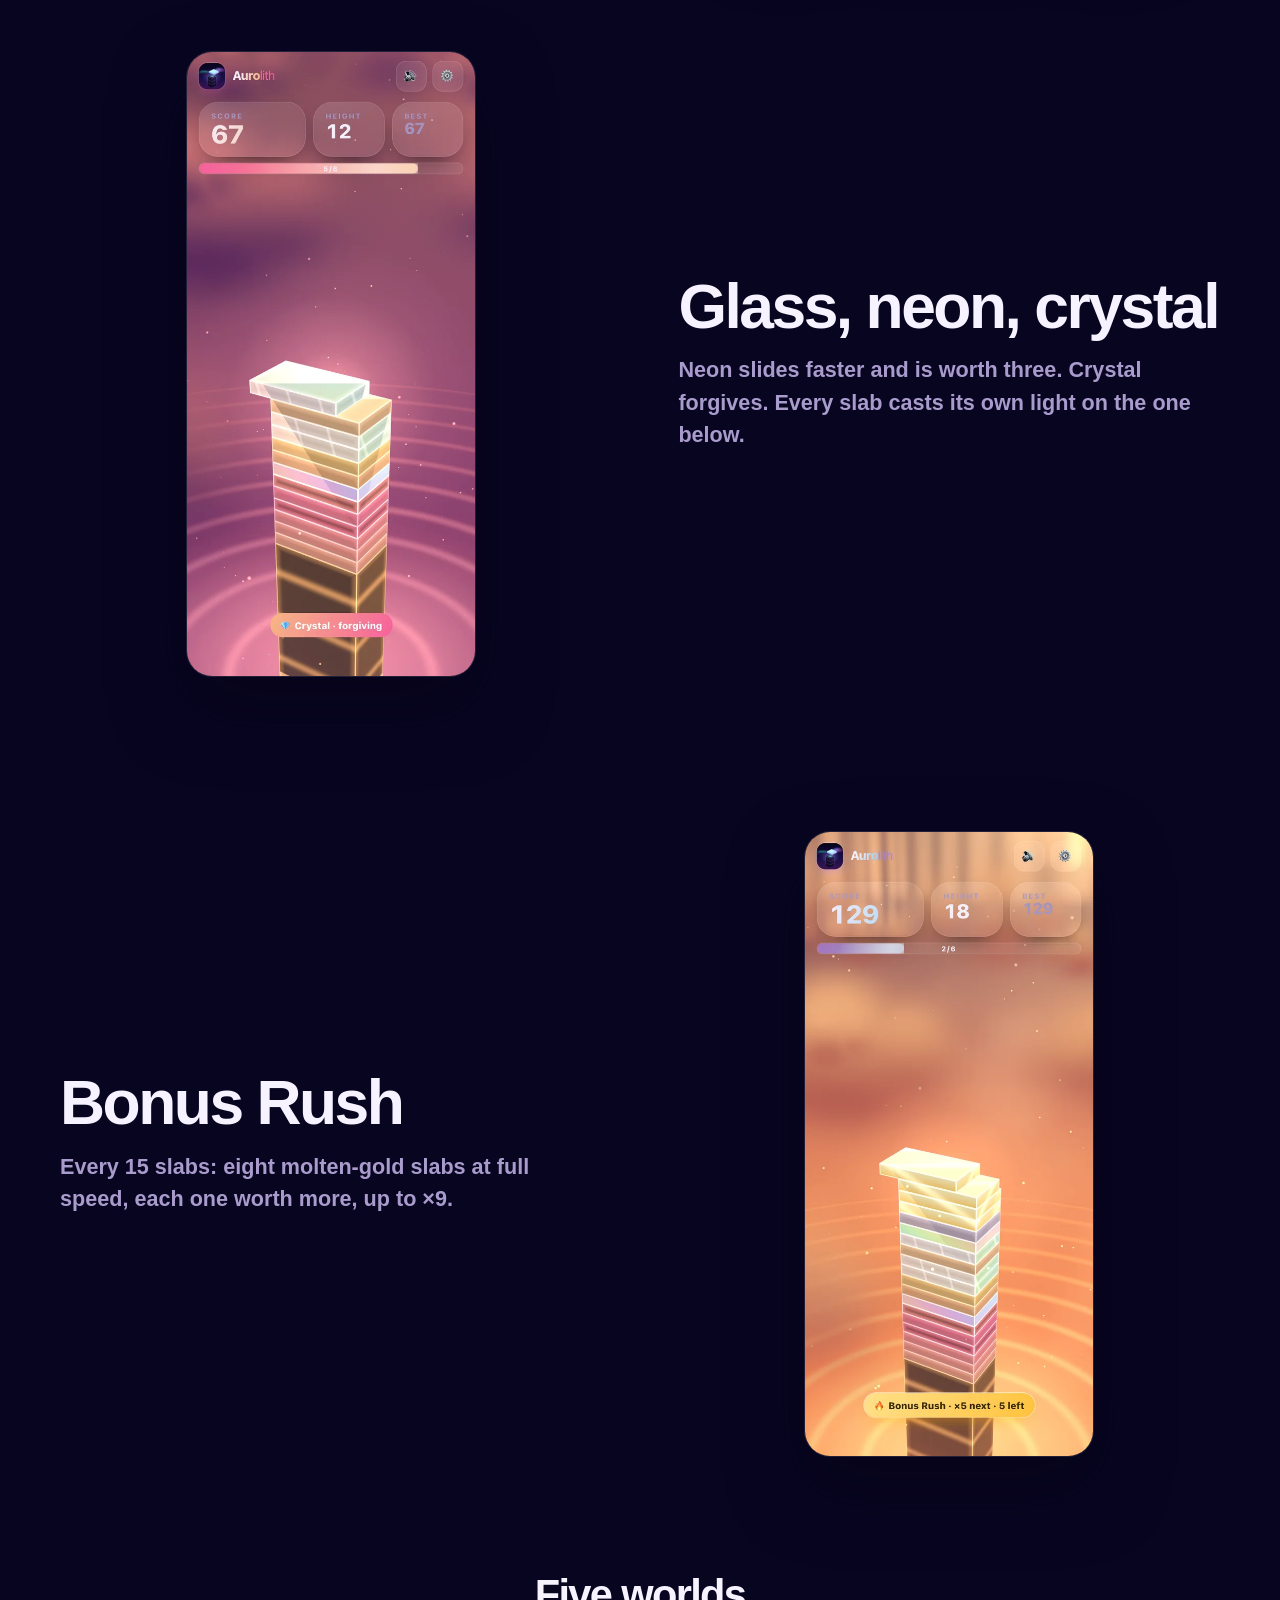
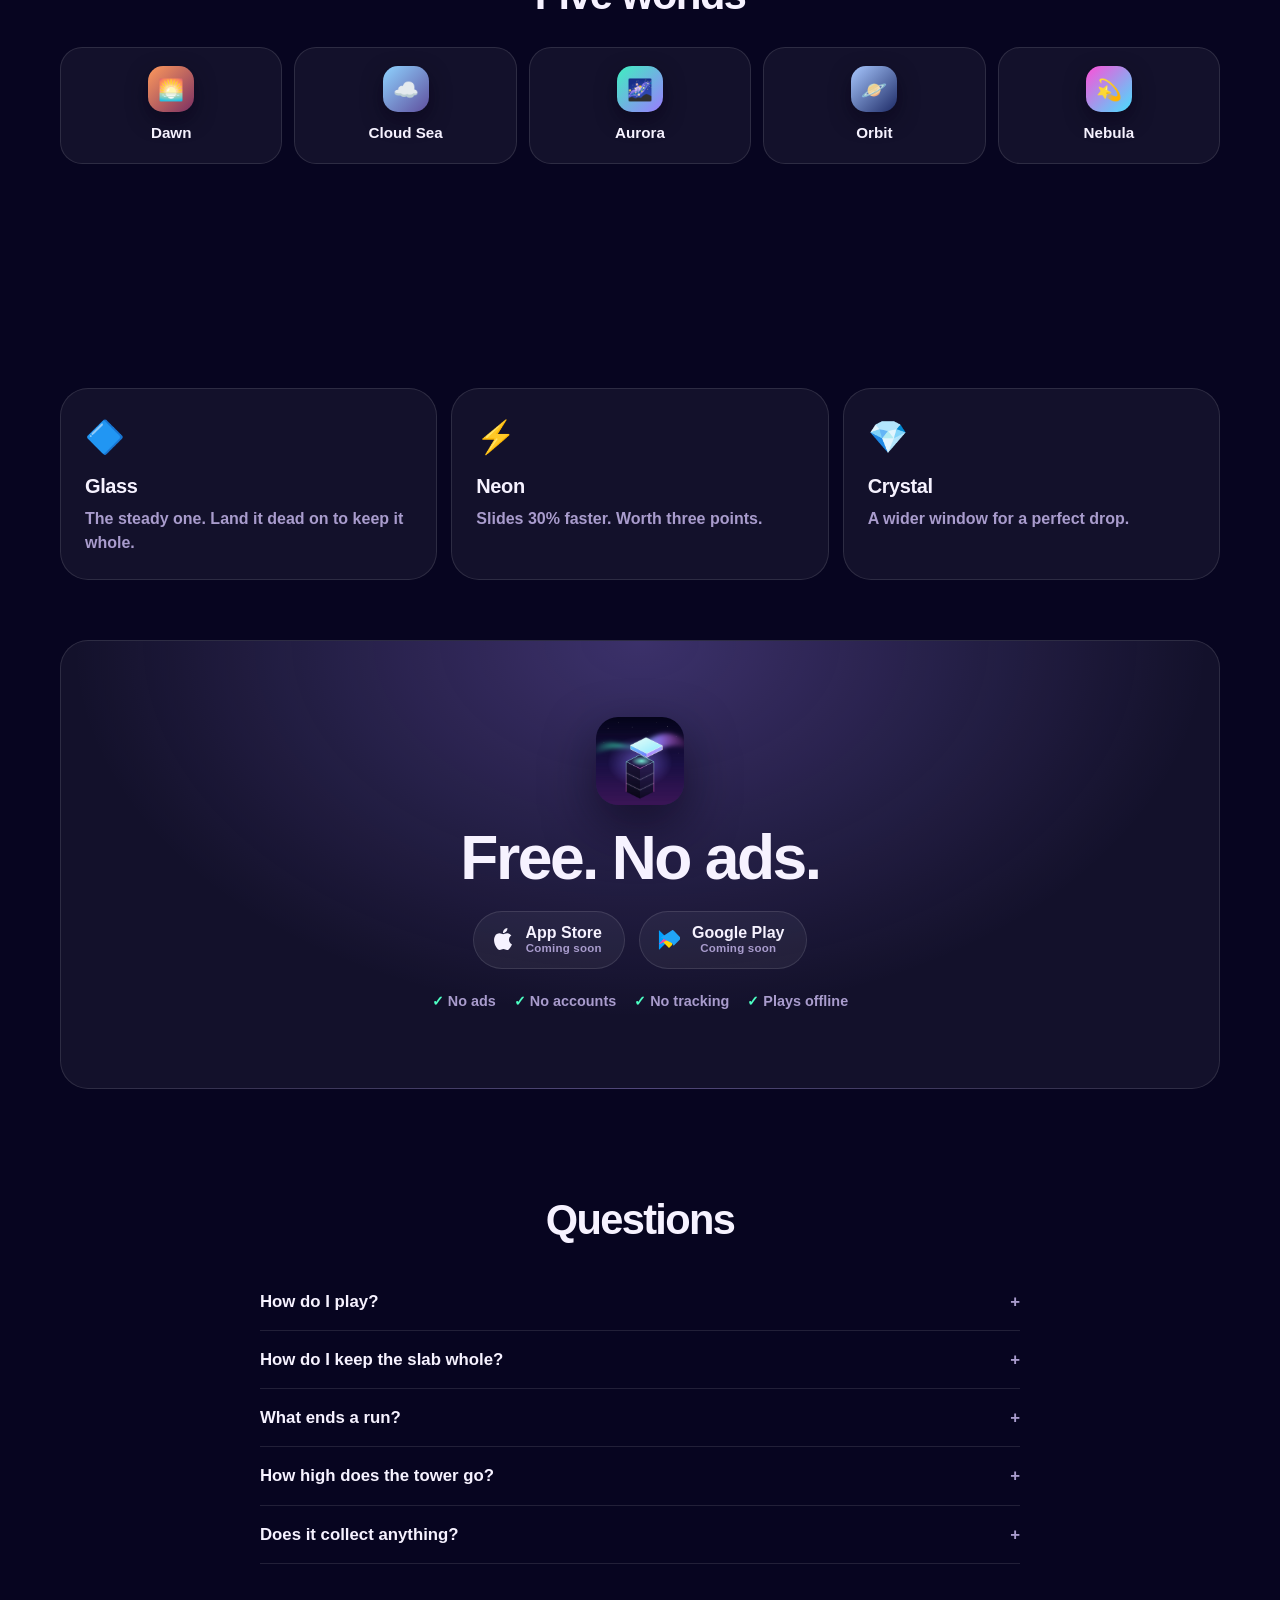
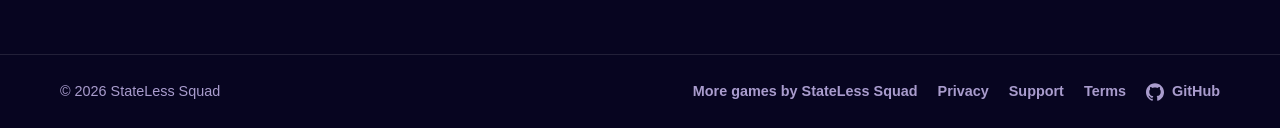
==== commit 587b62e4: "site: publish Aurolith" ====
--- a/index.html
+++ b/index.html
@@ -5,15 +5,25 @@
   <meta name="viewport" content="width=device-width, initial-scale=1, viewport-fit=cover">
   <meta name="color-scheme" content="dark">
   <title>Aurolith — Slice light. Climb to stars.</title>
-  <meta name="description" content="Drop glowing slabs onto a turning tower of light. Land one dead on and it stays whole; miss by a little and the overhang shears away. The higher you climb, the faster it turns. Climb from dawn through the cloud sea, the aurora and orbit to the nebula. No ads, no accounts, plays offline.">
+  <meta name="description" content="Drop glowing slabs onto a turning tower of light. Land one dead on and it stays whole; miss by a little and the overhang shears away.">
+  <meta name="robots" content="index, follow, max-image-preview:large">
   <meta name="keywords" content="one tap game, tower, arcade, endless, timing, relaxing, offline game">
   <link rel="canonical" href="https://statelesssquad.github.io/aurolith-public/">
   <meta property="og:type" content="website">
+  <meta property="og:site_name" content="StateLess Squad">
+  <meta property="og:locale" content="en_US">
   <meta property="og:title" content="Aurolith — Slice light. Climb to stars.">
-  <meta property="og:description" content="Drop glowing slabs onto a turning tower of light. Land one dead on and it stays whole; miss by a little and the overhang shears away. The higher you climb, the faster it turns. Climb from dawn through the cloud sea, the aurora and orbit to the nebula. No ads, no accounts, plays offline.">
+  <meta property="og:description" content="Drop glowing slabs onto a turning tower of light. Land one dead on and it stays whole; miss by a little and the overhang shears away.">
   <meta property="og:image" content="https://statelesssquad.github.io/aurolith-public/assets/og.png">
+  <meta property="og:image:width" content="1200">
+  <meta property="og:image:height" content="630">
+  <meta property="og:image:alt" content="Aurolith: Slice light. Climb to stars.">
   <meta property="og:url" content="https://statelesssquad.github.io/aurolith-public/">
   <meta name="twitter:card" content="summary_large_image">
+  <meta name="twitter:title" content="Aurolith — Slice light. Climb to stars.">
+  <meta name="twitter:description" content="Drop glowing slabs onto a turning tower of light. Land one dead on and it stays whole; miss by a little and the overhang shears away.">
+  <meta name="twitter:image" content="https://statelesssquad.github.io/aurolith-public/assets/og.png">
+  <meta name="twitter:image:alt" content="Aurolith: Slice light. Climb to stars.">
   <meta name="theme-color" content="#070520">
   <meta name="apple-mobile-web-app-title" content="Aurolith">
   <link rel="manifest" href="manifest.webmanifest">
@@ -21,7 +31,7 @@
   <link rel="apple-touch-icon" href="assets/icon.png">
   <link rel="preload" as="image" href="assets/shots/hero.webp">
   <link rel="stylesheet" href="assets/style.css">
-  <script type="application/ld+json">{"@context":"https://schema.org","@type":"VideoGame","name":"Aurolith","description":"Drop glowing slabs onto a turning tower of light. Land one dead on and it stays whole; miss by a little and the overhang shears away. The higher you climb, the faster it turns. Climb from dawn through the cloud sea, the aurora and orbit to the nebula. No ads, no accounts, plays offline.","genre":"Arcade","url":"https://statelesssquad.github.io/aurolith-public/","image":"https://statelesssquad.github.io/aurolith-public/assets/og.png","author":{"@type":"Organization","name":"StateLess Squad","url":"https://github.com/StatelessSquad"},"gamePlatform":["iOS","Android","Web browser"],"applicationCategory":"Game","offers":{"@type":"Offer","price":"0","priceCurrency":"USD"}}</script>
+  <script type="application/ld+json">{"@context":"https://schema.org","@graph":[{"@type":"Organization","@id":"https://statelesssquad.github.io/stateless-squad-game-publisher-public/#org","name":"StateLess Squad","url":"https://statelesssquad.github.io/stateless-squad-game-publisher-public/"},{"@type":"VideoGame","@id":"https://statelesssquad.github.io/aurolith-public/#game","name":"Aurolith","description":"Drop glowing slabs onto a turning tower of light. Land one dead on and it stays whole; miss by a little and the overhang shears away. The higher you climb, the faster it turns. Climb from dawn through the cloud sea, the aurora and orbit to the nebula. No ads, no accounts, plays offline.","url":"https://statelesssquad.github.io/aurolith-public/","image":"https://statelesssquad.github.io/aurolith-public/assets/og.png","screenshot":["https://statelesssquad.github.io/aurolith-public/assets/shots/hero.webp","https://statelesssquad.github.io/aurolith-public/assets/shots/aurora.webp","https://statelesssquad.github.io/aurolith-public/assets/shots/orbit.webp","https://statelesssquad.github.io/aurolith-public/assets/shots/nebula.webp","https://statelesssquad.github.io/aurolith-public/assets/shots/play.webp","https://statelesssquad.github.io/aurolith-public/assets/shots/rush.webp"],"genre":"Arcade","keywords":"one tap game, tower, arcade, endless, timing, relaxing, offline game","inLanguage":"en","gamePlatform":["iOS","Android","Web browser"],"operatingSystem":"iOS, Android, Web","applicationCategory":"GameApplication","isAccessibleForFree":true,"author":{"@id":"https://statelesssquad.github.io/stateless-squad-game-publisher-public/#org"},"publisher":{"@id":"https://statelesssquad.github.io/stateless-squad-game-publisher-public/#org"},"offers":{"@type":"Offer","price":"0","priceCurrency":"USD"},"trailer":{"@type":"VideoObject","name":"Aurolith gameplay","description":"Slice light. Climb to stars.","thumbnailUrl":"https://statelesssquad.github.io/aurolith-public/assets/shots/hero.webp","contentUrl":"https://statelesssquad.github.io/aurolith-public/assets/demo.mp4","uploadDate":"2026-10-24"}},{"@type":"BreadcrumbList","itemListElement":[{"@type":"ListItem","position":1,"name":"StateLess Squad","item":"https://statelesssquad.github.io/stateless-squad-game-publisher-public/"},{"@type":"ListItem","position":2,"name":"Aurolith","item":"https://statelesssquad.github.io/aurolith-public/"}]},{"@type":"FAQPage","mainEntity":[{"@type":"Question","name":"How do I play?","acceptedAnswer":{"@type":"Answer","text":"Tap anywhere, or press Space, to drop the sliding slab onto the tower. Whatever hangs over the edge is sliced away, so the next slab is that much smaller."}},{"@type":"Question","name":"How do I keep the slab whole?","acceptedAnswer":{"@type":"Answer","text":"Drop it dead on the slab below. Three perfect drops in a row start to grow it back; six charge a Prism that comes back at full size."}},{"@type":"Question","name":"What ends a run?","acceptedAnswer":{"@type":"Answer","text":"A drop that misses the tower completely. A slice only makes the next slab smaller. In a Bonus Rush a miss is forgiven: the Rush ends and the run goes on."}},{"@type":"Question","name":"How high does the tower go?","acceptedAnswer":{"@type":"Answer","text":"As high as you can stack it. Dawn is the start, the Cloud Sea begins at slab 20, the Aurora at 45, Orbit at 75 and the Nebula at 110. Each world slides a little faster and turns the tower the other way."}},{"@type":"Question","name":"Does it collect anything?","acceptedAnswer":{"@type":"Answer","text":"No. Your best score stays on your device, and nothing is sent anywhere. It plays offline."}}]}]}</script>
 </head>
 <body>
   <svg width="0" height="0" style="position:absolute" aria-hidden="true" focusable="false">
@@ -128,13 +138,14 @@
   </section><section class="faq">
     <div class="wrap">
       <h2 class="section-title reveal">Questions</h2>
-      <details class="reveal"><summary>How do I keep the slab whole?</summary><p>Drop it dead on the slab below. Three perfect drops in a row start to grow it back; six charge a Prism that comes back at full size.</p></details><details class="reveal"><summary>Does it collect anything?</summary><p>No. Your best score stays on your device, and nothing is sent anywhere. It plays offline.</p></details>
+      <details class="reveal"><summary>How do I play?</summary><p>Tap anywhere, or press Space, to drop the sliding slab onto the tower. Whatever hangs over the edge is sliced away, so the next slab is that much smaller.</p></details><details class="reveal"><summary>How do I keep the slab whole?</summary><p>Drop it dead on the slab below. Three perfect drops in a row start to grow it back; six charge a Prism that comes back at full size.</p></details><details class="reveal"><summary>What ends a run?</summary><p>A drop that misses the tower completely. A slice only makes the next slab smaller. In a Bonus Rush a miss is forgiven: the Rush ends and the run goes on.</p></details><details class="reveal"><summary>How high does the tower go?</summary><p>As high as you can stack it. Dawn is the start, the Cloud Sea begins at slab 20, the Aurora at 45, Orbit at 75 and the Nebula at 110. Each world slides a little faster and turns the tower the other way.</p></details><details class="reveal"><summary>Does it collect anything?</summary><p>No. Your best score stays on your device, and nothing is sent anywhere. It plays offline.</p></details>
     </div>
   </section></main>
   <footer>
     <div class="wrap">
       <span>&copy; 2026 StateLess Squad</span>
       <nav aria-label="Legal">
+        <a href="https://statelesssquad.github.io/stateless-squad-game-publisher-public/">More games by StateLess Squad</a>
         <a href="privacy/">Privacy</a>
         <a href="support/">Support</a>
         <a href="terms/">Terms</a>
--- a/assets/style.css
+++ b/assets/style.css
@@ -856,3 +856,608 @@
     transition-duration: 0.01ms !important;
   }
 }
+
+/* == the immersive layout ===================================================
+ * site.json "layout": "immersive". The game fills the hero edge to edge and
+ * the features are full-bleed chapters. Same rules as above: gradients, not
+ * blur filters; motion is transform and opacity; all of it stops under
+ * prefers-reduced-motion.
+ */
+
+/* clip, not hidden: a hidden body is a scroll container, and the pinned sequence would not stick. */
+body.immersive {
+  overflow-x: clip;
+}
+
+/* The game is the light here: a deeper, quieter backdrop. */
+.immersive .aurora {
+  opacity: 0.5;
+}
+
+.immersive .grain {
+  opacity: calc(var(--grain) * 0.4);
+}
+
+.immersive .nav {
+  position: fixed;
+  inset: 0 0 auto;
+  background: transparent;
+  border-bottom-color: transparent;
+  backdrop-filter: none;
+  -webkit-backdrop-filter: none;
+  transition:
+    background 0.3s var(--ease),
+    border-color 0.3s var(--ease);
+}
+
+.immersive .nav.scrolled {
+  background: color-mix(in srgb, var(--bg) 78%, transparent);
+  border-bottom-color: var(--border);
+  backdrop-filter: saturate(150%) blur(14px);
+  -webkit-backdrop-filter: saturate(150%) blur(14px);
+}
+
+.immersive .eyebrow {
+  color: var(--accent);
+}
+
+/* -- hero: the game, full screen ------------------------------------------ */
+
+.hero-x {
+  position: relative;
+  min-height: 100svh;
+  display: flex;
+  align-items: flex-end;
+  padding: 120px 0 clamp(72px, 12vh, 132px);
+  overflow: hidden;
+  isolation: isolate;
+}
+
+.hero-x-stage,
+.hero-x-stage > * {
+  position: absolute;
+  inset: 0;
+  width: 100%;
+  height: 100%;
+}
+
+.hero-x-stage {
+  z-index: -1;
+  background: var(--bg2);
+}
+
+.hero-x-poster img,
+.hero-x-video {
+  width: 100%;
+  height: 100%;
+  object-fit: cover;
+  object-position: 50% 40%;
+}
+
+/* The video fades in over its poster once it plays: no black flash. */
+.hero-x-video {
+  opacity: 0;
+  transition: opacity 0.8s var(--ease);
+}
+
+.hero-x-video.playing {
+  opacity: 1;
+}
+
+.fx {
+  pointer-events: none;
+}
+
+.hero-x-shade {
+  background:
+    linear-gradient(90deg, var(--bg) 0%, color-mix(in srgb, var(--bg) 82%, transparent) 30%, transparent 62%),
+    linear-gradient(0deg, var(--bg) 0%, color-mix(in srgb, var(--bg) 40%, transparent) 26%, transparent 46%),
+    linear-gradient(180deg, color-mix(in srgb, var(--bg) 70%, transparent) 0%, transparent 18%);
+}
+
+/* A soft light that follows the pointer (moved with transform only). */
+.hero-x-glow {
+  width: 46vmax;
+  height: 46vmax;
+  inset: auto;
+  left: 0;
+  top: 0;
+  border-radius: 50%;
+  background: radial-gradient(closest-side, color-mix(in srgb, var(--accent) 30%, transparent), transparent);
+  opacity: 0;
+  transform: translate(-50%, -50%);
+  transition: opacity 0.6s var(--ease);
+  mix-blend-mode: screen;
+  pointer-events: none;
+}
+
+.hero-x-glow.on {
+  opacity: 1;
+}
+
+.hero-x-copy {
+  position: relative;
+}
+
+.hero-x h1 {
+  font-size: clamp(4rem, min(15vw, calc(84vw / (var(--chars, 8) * 0.6))), 13rem);
+  font-weight: 850;
+  line-height: 0.86;
+  letter-spacing: -0.06em;
+  margin-left: -0.04em;
+}
+
+.hero-x h1 .grad {
+  background-size: 220% 100%;
+  animation: shimmer 6s ease-in-out infinite alternate;
+}
+
+.hero-x .lede {
+  color: var(--text-2);
+  font-size: clamp(1.25rem, 2.6vw, 2rem);
+  max-width: 22ch;
+}
+
+.hero-x .stores {
+  margin-top: clamp(24px, 4vh, 40px);
+}
+
+.immersive .store {
+  background: color-mix(in srgb, var(--bg) 55%, transparent);
+  backdrop-filter: blur(10px);
+  -webkit-backdrop-filter: blur(10px);
+}
+
+.hero-x-in {
+  animation: rise 1s var(--ease) both;
+}
+
+.hero-x-in:nth-child(2) {
+  animation-delay: 0.08s;
+}
+
+.hero-x-in:nth-child(3) {
+  animation-delay: 0.2s;
+}
+
+.hero-x-in:nth-child(4) {
+  animation-delay: 0.32s;
+}
+
+.scroll-cue {
+  position: absolute;
+  left: 50%;
+  bottom: 22px;
+  width: 26px;
+  height: 42px;
+  margin-left: -13px;
+  border-radius: 999px;
+  border: 2px solid color-mix(in srgb, var(--text) 45%, transparent);
+}
+
+.scroll-cue span {
+  position: absolute;
+  left: 50%;
+  top: 8px;
+  width: 4px;
+  height: 8px;
+  margin-left: -2px;
+  border-radius: 2px;
+  background: var(--text);
+  animation: cue 1.8s var(--ease) infinite;
+}
+
+@keyframes shimmer {
+  to {
+    background-position: 100% 0;
+  }
+}
+
+@keyframes rise {
+  from {
+    opacity: 0;
+    transform: translateY(28px);
+  }
+}
+
+@keyframes cue {
+  60%,
+  100% {
+    opacity: 0;
+    transform: translateY(14px);
+  }
+}
+
+/* -- the rules, glowing ------------------------------------------------------ */
+
+.immersive .rules {
+  padding: clamp(40px, 7vw, 80px) 0 clamp(20px, 4vw, 40px);
+}
+
+.immersive .rule {
+  font-size: clamp(1.1rem, 2.4vw, 1.5rem);
+  padding: 16px 30px;
+  box-shadow: 0 0 0 1px color-mix(in srgb, var(--accent) 22%, transparent) inset;
+}
+
+/* -- chapters: one big shot each ------------------------------------------- */
+
+.chapter {
+  position: relative;
+  padding: clamp(60px, 10vw, 140px) 0;
+}
+
+.chapter .wrap,
+.evolve .wrap {
+  display: grid;
+  grid-template-columns: 1fr 1fr;
+  align-items: center;
+  gap: clamp(30px, 6vw, 90px);
+}
+
+.chapter-flip .feature-copy {
+  order: 2;
+}
+
+.chapter-no {
+  font-size: clamp(3.4rem, 8vw, 6.5rem);
+  font-weight: 850;
+  line-height: 1;
+  letter-spacing: -0.05em;
+  color: transparent;
+  -webkit-text-stroke: 1.5px color-mix(in srgb, var(--accent) 70%, transparent);
+  margin-bottom: 10px;
+}
+
+.immersive h2 {
+  font-size: clamp(2.4rem, 6vw, 4.8rem);
+}
+
+.immersive .feature-copy p:not(.chapter-no) {
+  margin-top: 18px;
+  font-size: clamp(1.1rem, 2vw, 1.4rem);
+  font-weight: 600;
+  color: var(--muted);
+  max-width: 34ch;
+}
+
+.chapter-art {
+  position: relative;
+  display: flex;
+  justify-content: center;
+}
+
+/* The light behind a shot: a gradient, never a blur. */
+.chapter-art::before,
+.evolve-art::before {
+  content: "";
+  position: absolute;
+  inset: -12% -18%;
+  z-index: -1;
+  background:
+    radial-gradient(closest-side, color-mix(in srgb, var(--accent2) 42%, transparent), transparent),
+    radial-gradient(40% 40% at 70% 70%, color-mix(in srgb, var(--accent3) 30%, transparent), transparent);
+}
+
+.chapter-art img,
+.evolve-art img {
+  /* a phone shot is ~2.17× as tall as wide: it always fits the screen's height */
+  width: min(clamp(250px, 30vw, 380px), calc((100svh - 190px) * 0.46));
+  border-radius: 34px;
+  box-shadow:
+    0 0 0 1px color-mix(in srgb, var(--accent) 28%, transparent),
+    0 50px 120px var(--shadow);
+  transform: translateY(calc(var(--p, 0) * -40px));
+}
+
+/* -- the sequence: pinned, it steps through three shots ------------------- */
+
+.evolve {
+  position: relative;
+  height: calc(var(--steps) * 85svh);
+}
+
+.evolve-pin {
+  position: sticky;
+  top: 0;
+  height: 100svh;
+  display: flex;
+  align-items: center;
+}
+
+.steps {
+  list-style: none;
+  display: flex;
+  flex-wrap: wrap;
+  gap: 10px;
+  margin-top: 28px;
+}
+
+.steps li {
+  display: inline-flex;
+  align-items: center;
+  gap: 10px;
+  padding: 10px 18px 10px 10px;
+  border-radius: 999px;
+  border: 1px solid var(--border);
+  background: var(--surface);
+  font-weight: 750;
+  color: var(--muted);
+  transition:
+    color 0.4s var(--ease),
+    background 0.4s var(--ease),
+    transform 0.4s var(--ease);
+}
+
+.steps span {
+  display: grid;
+  place-items: center;
+  width: 28px;
+  height: 28px;
+  border-radius: 50%;
+  background: var(--surface-2);
+  font-size: 0.85rem;
+}
+
+.steps li.on {
+  color: var(--text);
+  background: color-mix(in srgb, var(--accent2) 30%, transparent);
+  transform: translateY(-2px);
+}
+
+.steps li.on span {
+  background: var(--grad);
+  color: #fff;
+}
+
+.evolve-art {
+  position: relative;
+  display: grid;
+  justify-items: center;
+}
+
+.evolve-art img {
+  grid-area: 1 / 1;
+  opacity: 0;
+  transform: scale(0.94) rotate(-2deg);
+  transition:
+    opacity 0.6s var(--ease),
+    transform 0.8s var(--ease);
+}
+
+.evolve-art img.on {
+  opacity: 1;
+  transform: none;
+}
+
+.evolve-bar {
+  grid-area: 2 / 1;
+  width: clamp(160px, 20vw, 240px);
+  height: 4px;
+  margin-top: 26px;
+  border-radius: 4px;
+  background: var(--surface-2);
+  overflow: hidden;
+}
+
+.evolve-bar i {
+  display: block;
+  height: 100%;
+  background: var(--grad);
+  transform-origin: left;
+  transform: scaleX(var(--progress, 0));
+}
+
+/* -- the shelf, modes and the card ------------------------------------------ */
+
+.immersive .world:hover .dot {
+  transform: scale(1.12) rotate(-6deg);
+}
+
+.immersive .dot {
+  transition: transform 0.3s var(--ease);
+  box-shadow:
+    0 8px 24px var(--shadow),
+    0 0 26px color-mix(in srgb, var(--accent) 30%, transparent);
+}
+
+.immersive .mode {
+  position: relative;
+  overflow: hidden;
+  padding: 30px;
+}
+
+.immersive .mode::after {
+  content: "";
+  position: absolute;
+  inset: auto -30% -60% auto;
+  width: 70%;
+  aspect-ratio: 1;
+  background: radial-gradient(closest-side, color-mix(in srgb, var(--accent2) 30%, transparent), transparent);
+  pointer-events: none;
+}
+
+.immersive .mode-icon {
+  font-size: 2.6rem;
+}
+
+@property --spin {
+  syntax: "<angle>";
+  inherits: false;
+  initial-value: 0deg;
+}
+
+/* A light that runs round the card's edge. */
+.immersive .get .wrap {
+  position: relative;
+  border: 0;
+  isolation: isolate;
+}
+
+.immersive .get .wrap::before {
+  content: "";
+  position: absolute;
+  inset: 0;
+  z-index: -1;
+  padding: 1.5px;
+  border-radius: inherit;
+  background:
+    conic-gradient(
+      from var(--spin),
+      transparent 0 62%,
+      var(--accent) 76%,
+      var(--accent3) 84%,
+      transparent 92%
+    ),
+    var(--border);
+  -webkit-mask:
+    linear-gradient(#000 0 0) content-box,
+    linear-gradient(#000 0 0);
+  -webkit-mask-composite: xor;
+  mask-composite: exclude;
+  animation: spin 7s linear infinite;
+}
+
+@keyframes spin {
+  to {
+    --spin: 360deg;
+  }
+}
+
+/* -- phones: the shots go edge to edge -------------------------------------- */
+
+@media (max-width: 900px) {
+  .chapter .wrap,
+  .evolve .wrap {
+    grid-template-columns: 1fr;
+    text-align: center;
+  }
+
+  .chapter-flip .feature-copy {
+    order: 0;
+  }
+
+  .immersive .feature-copy p:not(.chapter-no) {
+    margin-inline: auto;
+  }
+
+  .steps {
+    justify-content: center;
+  }
+
+  .evolve {
+    height: calc(var(--steps) * 80svh);
+  }
+
+  .evolve .wrap {
+    gap: 22px;
+  }
+
+  /* the pinned sequence fits a phone's height: a compact title, one row of steps */
+  .evolve-pin {
+    padding-top: 64px;
+  }
+
+  .evolve .chapter-no {
+    display: none;
+  }
+
+  .evolve h2 {
+    font-size: clamp(1.9rem, 8vw, 2.6rem);
+  }
+
+  .immersive .evolve .feature-copy p {
+    margin-top: 10px;
+    font-size: 1rem;
+  }
+
+  .evolve .steps {
+    flex-wrap: nowrap;
+    gap: 6px;
+    margin-top: 16px;
+  }
+
+  .evolve .steps li {
+    padding: 6px 12px 6px 6px;
+    gap: 6px;
+    font-size: 0.9rem;
+  }
+
+  .evolve .steps span {
+    width: 22px;
+    height: 22px;
+  }
+
+  .evolve-art img {
+    width: min(56vw, 20svh);
+    border-radius: 22px;
+  }
+
+  .evolve-bar {
+    margin-top: 14px;
+  }
+
+  .hero-x h1 {
+    font-size: clamp(3.4rem, calc(88vw / (var(--chars, 8) * 0.6)), 9rem);
+  }
+
+  .chapter {
+    padding-bottom: 0;
+  }
+
+  .chapter-art {
+    margin-inline: calc(var(--pad) * -1);
+  }
+
+  .chapter-art img {
+    width: 100%;
+    border-radius: 0;
+    box-shadow: none;
+    -webkit-mask-image: linear-gradient(180deg, transparent, #000 8%, #000 86%, transparent);
+    mask-image: linear-gradient(180deg, transparent, #000 8%, #000 86%, transparent);
+  }
+
+  .hero-x {
+    align-items: flex-end;
+    text-align: center;
+  }
+
+  .hero-x-copy {
+    display: flex;
+    flex-direction: column;
+    align-items: center;
+  }
+
+  .hero-x .lede {
+    margin-inline: auto;
+  }
+
+  .hero-x .stores {
+    justify-content: center;
+  }
+
+  .hero-x-shade {
+    background:
+      linear-gradient(0deg, var(--bg) 0%, color-mix(in srgb, var(--bg) 86%, transparent) 30%, transparent 62%),
+      linear-gradient(
+        180deg,
+        var(--bg) 0%,
+        color-mix(in srgb, var(--bg) 60%, transparent) 12%,
+        transparent 24%
+      );
+  }
+}
+
+@media (prefers-reduced-motion: reduce) {
+  .hero-x-in,
+  .hero-x h1 .grad,
+  .scroll-cue span,
+  .immersive .get .wrap::before {
+    animation: none;
+  }
+
+  .chapter-art img,
+  .evolve-art img {
+    transform: none;
+  }
+}
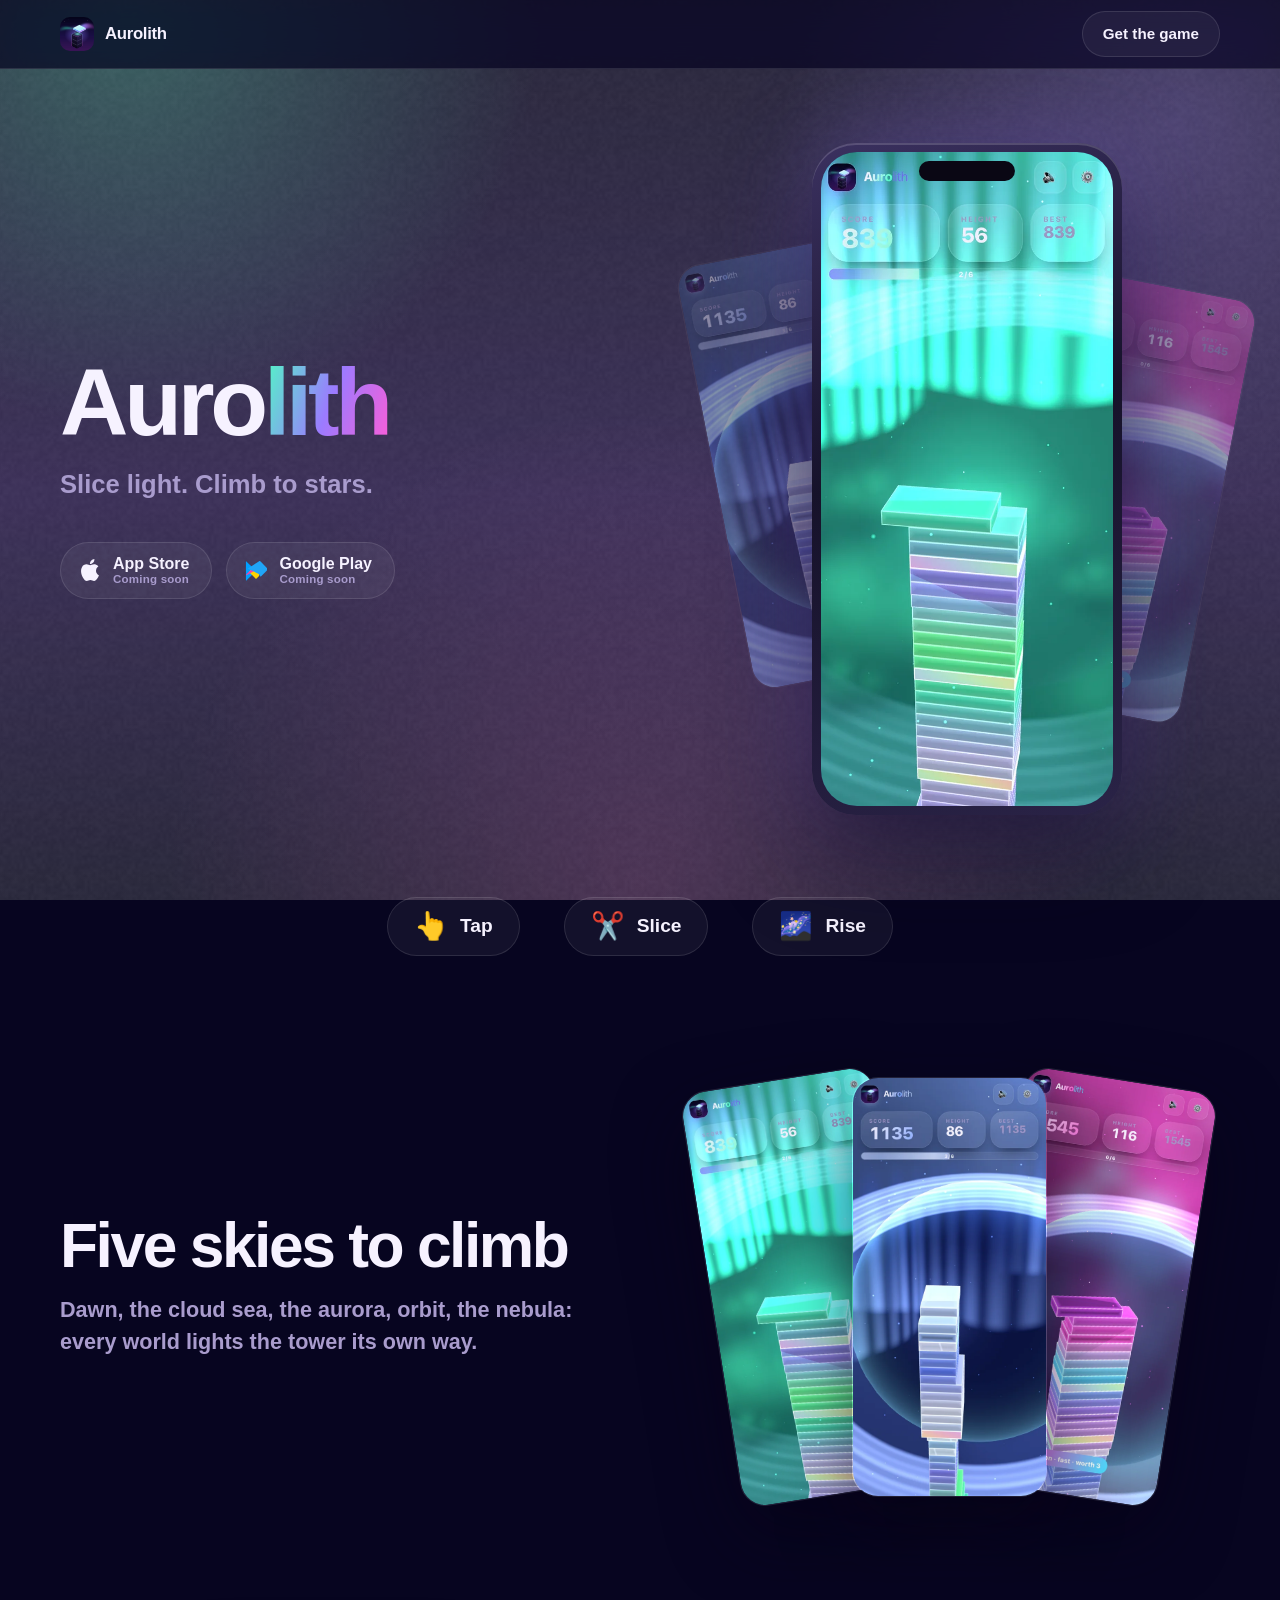
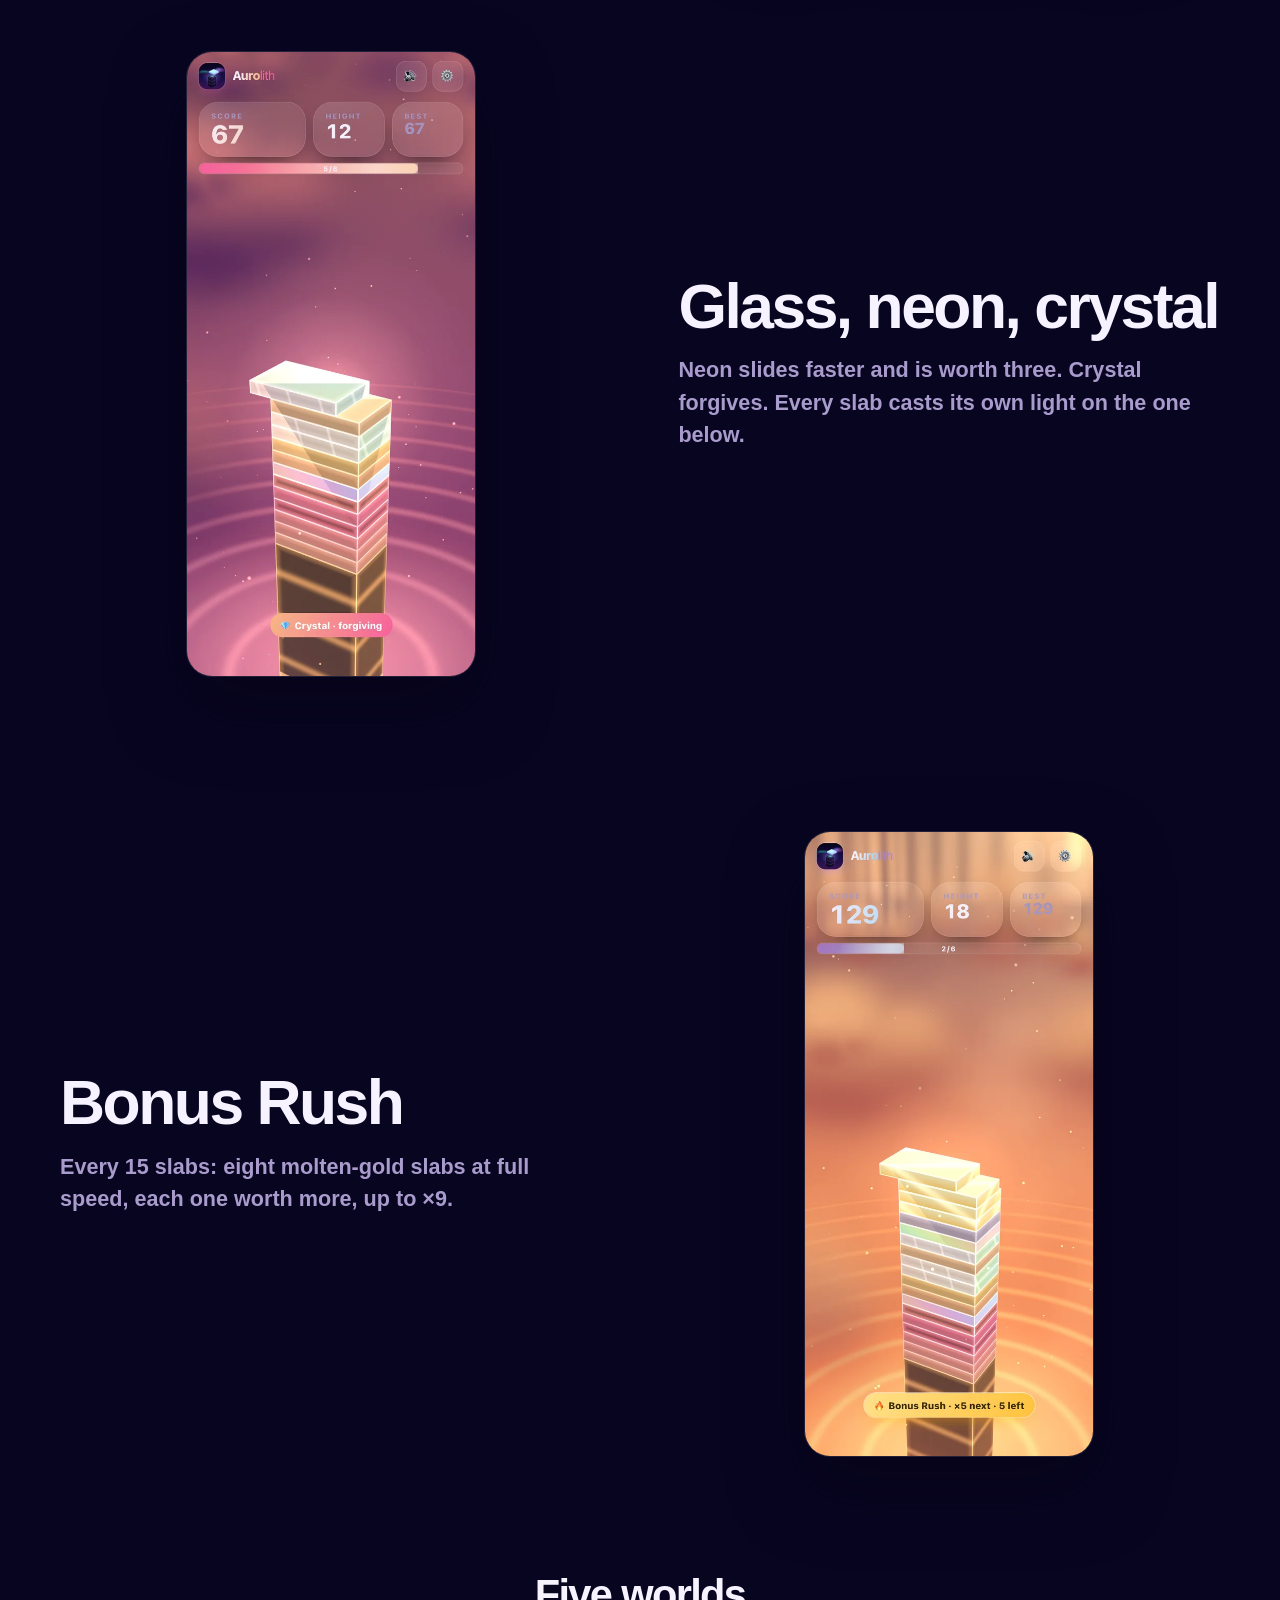
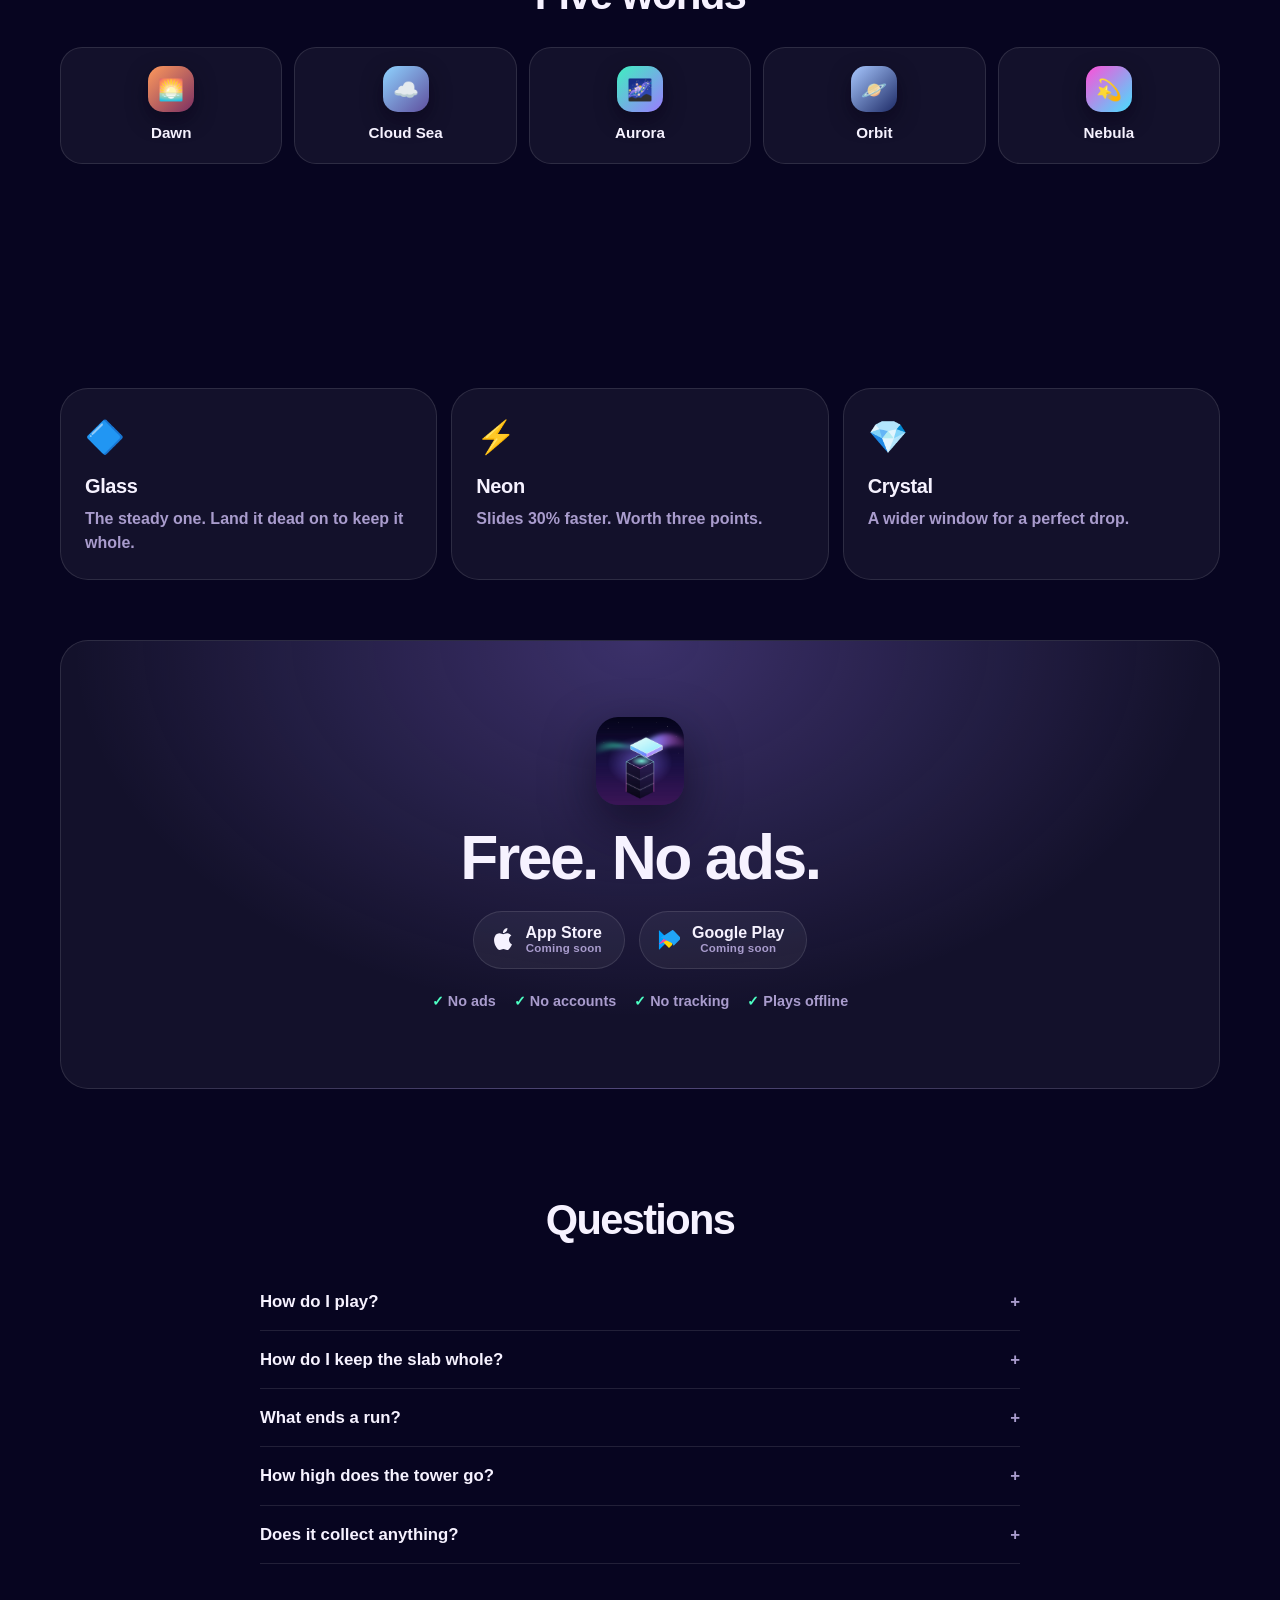
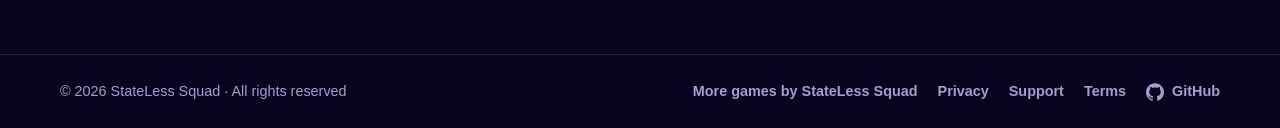
==== commit 26b23e4d: "site: publish Aurolith" ====
--- a/index.html
+++ b/index.html
@@ -143,7 +143,7 @@
   </section></main>
   <footer>
     <div class="wrap">
-      <span>&copy; 2026 StateLess Squad</span>
+      <span>&copy; 2026 StateLess Squad · All rights reserved</span>
       <nav aria-label="Legal">
         <a href="https://statelesssquad.github.io/stateless-squad-game-publisher-public/">More games by StateLess Squad</a>
         <a href="privacy/">Privacy</a>
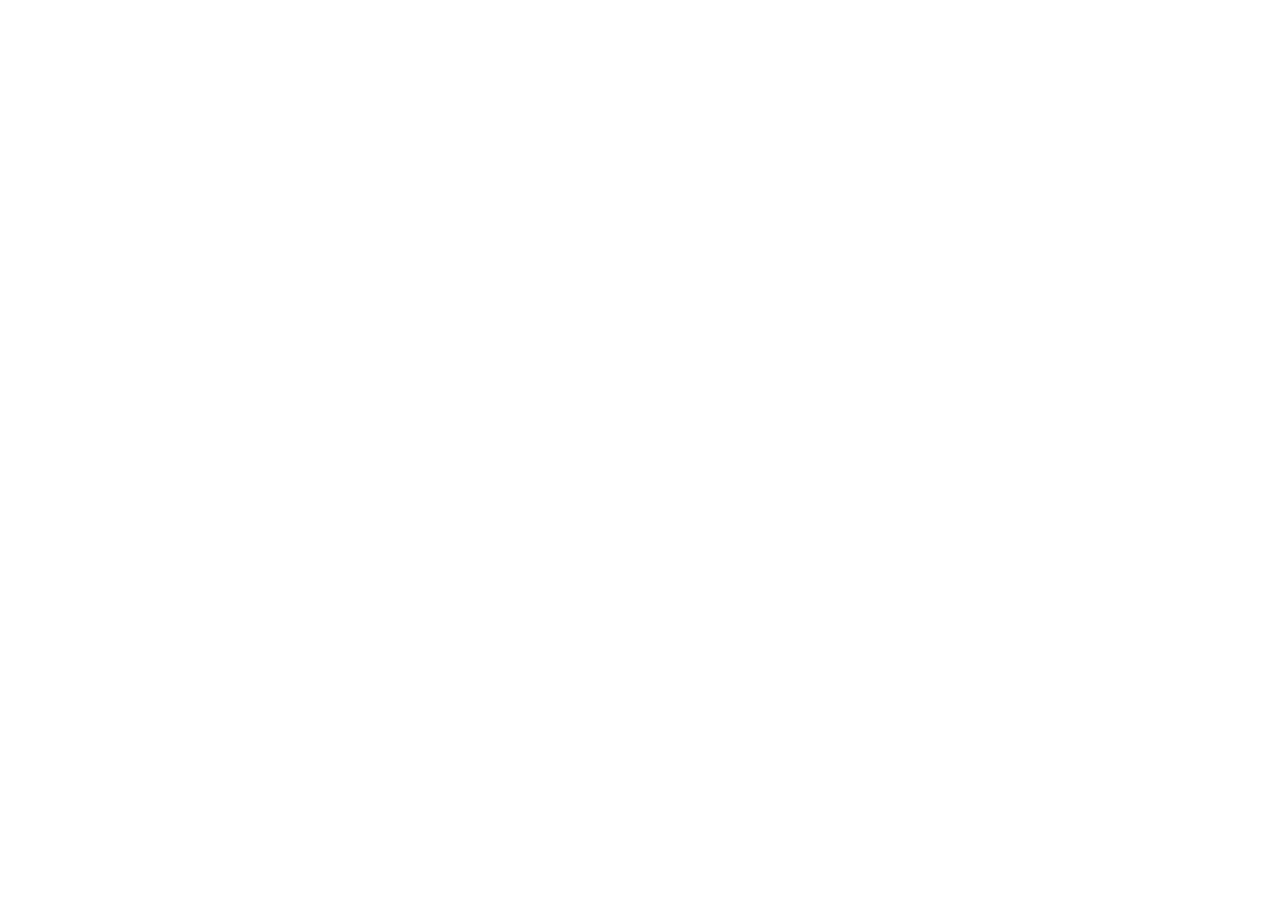
==== commit 0f81733d: "Moved to https://www.statelesssquad.com/aurolith/" ====
--- a/index.html
+++ b/index.html
@@ -1,158 +1,13 @@
 <!doctype html>
-<html lang="en" data-theme="dark">
+<html lang="en">
 <head>
-  <meta charset="utf-8">
-  <meta name="viewport" content="width=device-width, initial-scale=1, viewport-fit=cover">
-  <meta name="color-scheme" content="dark">
-  <title>Aurolith — Slice light. Climb to stars.</title>
-  <meta name="description" content="Drop glowing slabs onto a turning tower of light. Land one dead on and it stays whole; miss by a little and the overhang shears away.">
-  <meta name="robots" content="index, follow, max-image-preview:large">
-  <meta name="keywords" content="one tap game, tower, arcade, endless, timing, relaxing, offline game">
-  <link rel="canonical" href="https://statelesssquad.github.io/aurolith-public/">
-  <meta property="og:type" content="website">
-  <meta property="og:site_name" content="StateLess Squad">
-  <meta property="og:locale" content="en_US">
-  <meta property="og:title" content="Aurolith — Slice light. Climb to stars.">
-  <meta property="og:description" content="Drop glowing slabs onto a turning tower of light. Land one dead on and it stays whole; miss by a little and the overhang shears away.">
-  <meta property="og:image" content="https://statelesssquad.github.io/aurolith-public/assets/og.png">
-  <meta property="og:image:width" content="1200">
-  <meta property="og:image:height" content="630">
-  <meta property="og:image:alt" content="Aurolith: Slice light. Climb to stars.">
-  <meta property="og:url" content="https://statelesssquad.github.io/aurolith-public/">
-  <meta name="twitter:card" content="summary_large_image">
-  <meta name="twitter:title" content="Aurolith — Slice light. Climb to stars.">
-  <meta name="twitter:description" content="Drop glowing slabs onto a turning tower of light. Land one dead on and it stays whole; miss by a little and the overhang shears away.">
-  <meta name="twitter:image" content="https://statelesssquad.github.io/aurolith-public/assets/og.png">
-  <meta name="twitter:image:alt" content="Aurolith: Slice light. Climb to stars.">
-  <meta name="theme-color" content="#070520">
-  <meta name="apple-mobile-web-app-title" content="Aurolith">
-  <link rel="manifest" href="manifest.webmanifest">
-  <link rel="icon" href="assets/favicon.png">
-  <link rel="apple-touch-icon" href="assets/icon.png">
-  <link rel="preload" as="image" href="assets/shots/hero.webp">
-  <link rel="stylesheet" href="assets/style.css">
-  <script type="application/ld+json">{"@context":"https://schema.org","@graph":[{"@type":"Organization","@id":"https://statelesssquad.github.io/stateless-squad-game-publisher-public/#org","name":"StateLess Squad","url":"https://statelesssquad.github.io/stateless-squad-game-publisher-public/"},{"@type":"VideoGame","@id":"https://statelesssquad.github.io/aurolith-public/#game","name":"Aurolith","description":"Drop glowing slabs onto a turning tower of light. Land one dead on and it stays whole; miss by a little and the overhang shears away. The higher you climb, the faster it turns. Climb from dawn through the cloud sea, the aurora and orbit to the nebula. No ads, no accounts, plays offline.","url":"https://statelesssquad.github.io/aurolith-public/","image":"https://statelesssquad.github.io/aurolith-public/assets/og.png","screenshot":["https://statelesssquad.github.io/aurolith-public/assets/shots/hero.webp","https://statelesssquad.github.io/aurolith-public/assets/shots/aurora.webp","https://statelesssquad.github.io/aurolith-public/assets/shots/orbit.webp","https://statelesssquad.github.io/aurolith-public/assets/shots/nebula.webp","https://statelesssquad.github.io/aurolith-public/assets/shots/play.webp","https://statelesssquad.github.io/aurolith-public/assets/shots/rush.webp"],"genre":"Arcade","keywords":"one tap game, tower, arcade, endless, timing, relaxing, offline game","inLanguage":"en","gamePlatform":["iOS","Android","Web browser"],"operatingSystem":"iOS, Android, Web","applicationCategory":"GameApplication","isAccessibleForFree":true,"author":{"@id":"https://statelesssquad.github.io/stateless-squad-game-publisher-public/#org"},"publisher":{"@id":"https://statelesssquad.github.io/stateless-squad-game-publisher-public/#org"},"offers":{"@type":"Offer","price":"0","priceCurrency":"USD"},"trailer":{"@type":"VideoObject","name":"Aurolith gameplay","description":"Slice light. Climb to stars.","thumbnailUrl":"https://statelesssquad.github.io/aurolith-public/assets/shots/hero.webp","contentUrl":"https://statelesssquad.github.io/aurolith-public/assets/demo.mp4","uploadDate":"2026-10-24"}},{"@type":"BreadcrumbList","itemListElement":[{"@type":"ListItem","position":1,"name":"StateLess Squad","item":"https://statelesssquad.github.io/stateless-squad-game-publisher-public/"},{"@type":"ListItem","position":2,"name":"Aurolith","item":"https://statelesssquad.github.io/aurolith-public/"}]},{"@type":"FAQPage","mainEntity":[{"@type":"Question","name":"How do I play?","acceptedAnswer":{"@type":"Answer","text":"Tap anywhere, or press Space, to drop the sliding slab onto the tower. Whatever hangs over the edge is sliced away, so the next slab is that much smaller."}},{"@type":"Question","name":"How do I keep the slab whole?","acceptedAnswer":{"@type":"Answer","text":"Drop it dead on the slab below. Three perfect drops in a row start to grow it back; six charge a Prism that comes back at full size."}},{"@type":"Question","name":"What ends a run?","acceptedAnswer":{"@type":"Answer","text":"A drop that misses the tower completely. A slice only makes the next slab smaller. In a Bonus Rush a miss is forgiven: the Rush ends and the run goes on."}},{"@type":"Question","name":"How high does the tower go?","acceptedAnswer":{"@type":"Answer","text":"As high as you can stack it. Dawn is the start, the Cloud Sea begins at slab 20, the Aurora at 45, Orbit at 75 and the Nebula at 110. Each world slides a little faster and turns the tower the other way."}},{"@type":"Question","name":"Does it collect anything?","acceptedAnswer":{"@type":"Answer","text":"No. Your best score stays on your device, and nothing is sent anywhere. It plays offline."}}]}]}</script>
+<meta charset="utf-8">
+<title>Aurolith has moved</title>
+<link rel="canonical" href="https://www.statelesssquad.com/aurolith/">
+<meta http-equiv="refresh" content="0; url=https://www.statelesssquad.com/aurolith/">
+<script>location.replace("https://www.statelesssquad.com/aurolith/" + location.hash)</script>
 </head>
 <body>
-  <svg width="0" height="0" style="position:absolute" aria-hidden="true" focusable="false">
-<symbol id="mark-apple" viewBox="0 0 24 24"><path fill="currentColor" d="M12.152 6.896c-.948 0-2.415-1.078-3.96-1.04-2.04.027-3.91 1.183-4.961 3.014-2.117 3.675-.546 9.103 1.519 12.09 1.013 1.454 2.208 3.09 3.792 3.039 1.52-.065 2.09-.987 3.935-.987 1.831 0 2.35.987 3.96.948 1.637-.026 2.676-1.48 3.676-2.948 1.156-1.688 1.636-3.325 1.662-3.415-.039-.013-3.182-1.221-3.22-4.857-.026-3.04 2.48-4.494 2.597-4.559-1.429-2.09-3.623-2.324-4.39-2.376-2-.156-3.675 1.09-4.61 1.09zM15.53 3.83c.843-1.012 1.4-2.427 1.245-3.83-1.207.052-2.662.805-3.532 1.818-.78.896-1.454 2.338-1.273 3.714 1.338.104 2.715-.688 3.559-1.701"/></symbol>
-<symbol id="mark-play" viewBox="0 0 24 24"><path fill="#00A0FF" d="M1.1 1.4C1 1.7 1 2.1 1 2.6v18.8c0 .5 0 .9.1 1.2l.1.1L12 12l.1-.1L1.2 1.3l-.1.1z"/><path fill="#FFD400" d="M15.1 8.4l-3.1-3.1-.1.1L4.3 13l.1.1 7.6 7.6 3.1-3.1c.8-.8.8-2 0-2.8l-3-2.7z"/><path fill="#F342A9" d="M15.1 8.4L12 5.3 1.1 16.2c.2.2.4.3.7.5l11.2-6.3 2.1-2z"/><path fill="#20A5F7" d="M15.1 15.2L3.9 9.9c-.3-.2-.5-.3-.7-.5L15 1.6c.9-.8 1.6-.5 2 .1l6.9 6.9c.8.8.8 2 0 2.8l-6.8 6.8z"/></symbol>
-<symbol id="mark-web" viewBox="0 0 24 24"><path fill="currentColor" d="M12 2a10 10 0 1 0 0 20 10 10 0 0 0 0-20Zm6.9 6h-3a15.7 15.7 0 0 0-1.4-3.6A8 8 0 0 1 18.9 8ZM12 4.1c.8 1.1 1.5 2.4 1.9 3.9h-3.8c.4-1.5 1.1-2.8 1.9-3.9ZM4.3 14a8.2 8.2 0 0 1 0-4h3.4a16.5 16.5 0 0 0 0 4H4.3Zm.8 2h3a15.7 15.7 0 0 0 1.4 3.6A8 8 0 0 1 5.1 16Zm3-8h-3a8 8 0 0 1 4.4-3.6A15.7 15.7 0 0 0 8.1 8ZM12 19.9c-.8-1.1-1.5-2.4-1.9-3.9h3.8c-.4 1.5-1.1 2.8-1.9 3.9Zm2.3-5.9H9.7a14.7 14.7 0 0 1 0-4h4.6a14.7 14.7 0 0 1 0 4Zm.3 5.6a15.7 15.7 0 0 0 1.4-3.6h3a8 8 0 0 1-4.4 3.6Zm1.7-5.6a16.5 16.5 0 0 0 0-4h3.4a8.2 8.2 0 0 1 0 4h-3.4Z"/></symbol>
-<symbol id="mark-github" viewBox="0 0 24 24"><path fill="currentColor" d="M12 .297c-6.63 0-12 5.373-12 12 0 5.303 3.438 9.8 8.205 11.385.6.113.82-.258.82-.577 0-.285-.01-1.04-.015-2.04-3.338.724-4.042-1.61-4.042-1.61C4.422 18.07 3.633 17.7 3.633 17.7c-1.087-.744.084-.729.084-.729 1.205.084 1.838 1.236 1.838 1.236 1.07 1.835 2.809 1.305 3.495.998.108-.776.417-1.305.76-1.605-2.665-.3-5.466-1.332-5.466-5.93 0-1.31.465-2.38 1.235-3.22-.135-.303-.54-1.523.105-3.176 0 0 1.005-.322 3.3 1.23.96-.267 1.98-.399 3-.405 1.02.006 2.04.138 3 .405 2.28-1.552 3.285-1.23 3.285-1.23.645 1.653.24 2.873.12 3.176.765.84 1.23 1.91 1.23 3.22 0 4.61-2.805 5.625-5.475 5.92.42.36.81 1.096.81 2.22 0 1.606-.015 2.896-.015 3.286 0 .315.21.69.825.57C20.565 22.092 24 17.592 24 12.297c0-6.627-5.373-12-12-12"/></symbol>
-</svg>
-  <div class="aurora" aria-hidden="true"></div>
-  <div class="grain" aria-hidden="true"></div>
-  <header class="nav">
-    <div class="wrap">
-      <a class="logo" href="./">
-        <img src="assets/icon.png" alt="" width="34" height="34">
-        Aurolith
-      </a>
-      <a class="btn btn-ghost" href="#get">Get the game</a>
-    </div>
-  </header>
-  <main id="top"><section class="hero">
-    <div class="wrap">
-      <div class="hero-copy">
-        <h1 style="--chars:8">Auro<span class="grad">lith</span></h1>
-        <p class="lede">Slice light. Climb to stars.</p>
-        <div class="stores">
-    <span class="store"><svg class="mark mark-apple" aria-hidden="true"><use href="#mark-apple"/></svg><span>App Store<small>Coming soon</small></span></span>
-    <span class="store"><svg class="mark" aria-hidden="true"><use href="#mark-play"/></svg><span>Google Play<small>Coming soon</small></span></span>
-    
-  </div>
-      </div>
-      <div class="hero-media">
-        <img class="peek peek-l" src="assets/shots/peek-l.webp" alt="" width="560" height="1214" loading="lazy" decoding="async">
-        <img class="peek peek-r" src="assets/shots/peek-r.webp" alt="" width="560" height="1214" loading="lazy" decoding="async">
-        <div class="phone">
-          <span class="notch" aria-hidden="true"></span>
-          <video poster="assets/shots/hero.webp" autoplay muted loop playsinline preload="none" aria-label="Aurolith gameplay">
-              <source src="assets/demo-mobile.mp4" media="(max-width: 640px)" type="video/mp4">
-              <source src="assets/demo.mp4" type="video/mp4">
-            </video>
-            <button type="button" class="video-play" id="video-play" hidden aria-label="Play the demo"><span aria-hidden="true">&#9654;</span> Play</button>
-        </div>
-      </div>
-    </div>
-  </section><section class="rules" aria-label="How to play">
-    <div class="wrap">
-      <div class="rule reveal"><span aria-hidden="true">👆</span> Tap</div><div class="rule reveal"><span aria-hidden="true">✂️</span> Slice</div><div class="rule reveal"><span aria-hidden="true">🌌</span> Rise</div>
-    </div>
-  </section><section class="feature">
-      <div class="wrap">
-        <div class="feature-copy reveal">
-          <h2>Five skies to climb</h2>
-          <p>Dawn, the cloud sea, the aurora, orbit, the nebula: every world lights the tower its own way.</p>
-        </div>
-        <div class="feature-art reveal">
-          <div class="fan"><img src="assets/shots/aurora.webp" alt="Five skies to climb: aurora" width="560" height="1214" loading="lazy" decoding="async"><img src="assets/shots/orbit.webp" alt="Five skies to climb: orbit" width="560" height="1214" loading="lazy" decoding="async"><img src="assets/shots/nebula.webp" alt="Five skies to climb: nebula" width="560" height="1214" loading="lazy" decoding="async"></div>
-        </div>
-      </div>
-    </section><section class="feature feature-flip">
-      <div class="wrap">
-        <div class="feature-copy reveal">
-          <h2>Glass, neon, crystal</h2>
-          <p>Neon slides faster and is worth three. Crystal forgives. Every slab casts its own light on the one below.</p>
-        </div>
-        <div class="feature-art reveal">
-          <div class="single"><img src="assets/shots/play.webp" alt="Glass, neon, crystal" width="560" height="1214" loading="lazy" decoding="async"></div>
-        </div>
-      </div>
-    </section><section class="feature">
-      <div class="wrap">
-        <div class="feature-copy reveal">
-          <h2>Bonus Rush</h2>
-          <p>Every 15 slabs: eight molten-gold slabs at full speed, each one worth more, up to ×9.</p>
-        </div>
-        <div class="feature-art reveal">
-          <div class="single"><img src="assets/shots/rush.webp" alt="Bonus Rush" width="560" height="1214" loading="lazy" decoding="async"></div>
-        </div>
-      </div>
-    </section><section class="worlds" aria-label="Five worlds">
-    <div class="wrap">
-      <h2 class="section-title reveal">Five worlds</h2>
-      <div class="shelf" style="--wide:5;--narrow:5">
-        <div class="world reveal"><span class="dot" style="background:linear-gradient(135deg,#ff9a5c,#7a2f63)">🌅</span>Dawn</div><div class="world reveal"><span class="dot" style="background:linear-gradient(135deg,#8fd3ff,#5f4f9e)">☁️</span>Cloud Sea</div><div class="world reveal"><span class="dot" style="background:linear-gradient(135deg,#3ef0c0,#9b7bff)">🌌</span>Aurora</div><div class="world reveal"><span class="dot" style="background:linear-gradient(135deg,#a8c8ff,#1d2a66)">🪐</span>Orbit</div><div class="world reveal"><span class="dot" style="background:linear-gradient(135deg,#ff4fd8,#45e0ff)">💫</span>Nebula</div>
-      </div>
-    </div>
-  </section><section class="modes">
-    <div class="wrap">
-      <h2 class="section-title reveal">Three kinds of slab</h2>
-      <div class="mode-grid">
-        <div class="mode reveal"><span class="mode-icon" aria-hidden="true">🔷</span><h3>Glass</h3><p>The steady one. Land it dead on to keep it whole.</p></div><div class="mode reveal"><span class="mode-icon" aria-hidden="true">⚡</span><h3>Neon</h3><p>Slides 30% faster. Worth three points.</p></div><div class="mode reveal"><span class="mode-icon" aria-hidden="true">💎</span><h3>Crystal</h3><p>A wider window for a perfect drop.</p></div>
-      </div>
-    </div>
-  </section><section id="get" class="get">
-    <div class="wrap reveal">
-      <img src="assets/icon.png" alt="" width="88" height="88">
-      <h2>Free. No ads.</h2>
-      
-      <div class="stores">
-    <span class="store"><svg class="mark mark-apple" aria-hidden="true"><use href="#mark-apple"/></svg><span>App Store<small>Coming soon</small></span></span>
-    <span class="store"><svg class="mark" aria-hidden="true"><use href="#mark-play"/></svg><span>Google Play<small>Coming soon</small></span></span>
-    
-  </div>
-      <ul class="promises"><li>No ads</li><li>No accounts</li><li>No tracking</li><li>Plays offline</li></ul>
-    </div>
-  </section><section class="faq">
-    <div class="wrap">
-      <h2 class="section-title reveal">Questions</h2>
-      <details class="reveal"><summary>How do I play?</summary><p>Tap anywhere, or press Space, to drop the sliding slab onto the tower. Whatever hangs over the edge is sliced away, so the next slab is that much smaller.</p></details><details class="reveal"><summary>How do I keep the slab whole?</summary><p>Drop it dead on the slab below. Three perfect drops in a row start to grow it back; six charge a Prism that comes back at full size.</p></details><details class="reveal"><summary>What ends a run?</summary><p>A drop that misses the tower completely. A slice only makes the next slab smaller. In a Bonus Rush a miss is forgiven: the Rush ends and the run goes on.</p></details><details class="reveal"><summary>How high does the tower go?</summary><p>As high as you can stack it. Dawn is the start, the Cloud Sea begins at slab 20, the Aurora at 45, Orbit at 75 and the Nebula at 110. Each world slides a little faster and turns the tower the other way.</p></details><details class="reveal"><summary>Does it collect anything?</summary><p>No. Your best score stays on your device, and nothing is sent anywhere. It plays offline.</p></details>
-    </div>
-  </section></main>
-  <footer>
-    <div class="wrap">
-      <span>&copy; 2026 StateLess Squad · All rights reserved</span>
-      <nav aria-label="Legal">
-        <a href="https://statelesssquad.github.io/stateless-squad-game-publisher-public/">More games by StateLess Squad</a>
-        <a href="privacy/">Privacy</a>
-        <a href="support/">Support</a>
-        <a href="terms/">Terms</a>
-        <a href="https://github.com/StatelessSquad/aurolith-public"><svg class="mark" aria-hidden="true"><use href="#mark-github"/></svg>GitHub</a>
-      </nav>
-    </div>
-  </footer>
-  <script src="assets/app.js" defer></script>
+<p>Aurolith has moved to <a href="https://www.statelesssquad.com/aurolith/">https://www.statelesssquad.com/aurolith/</a>.</p>
 </body>
 </html>
